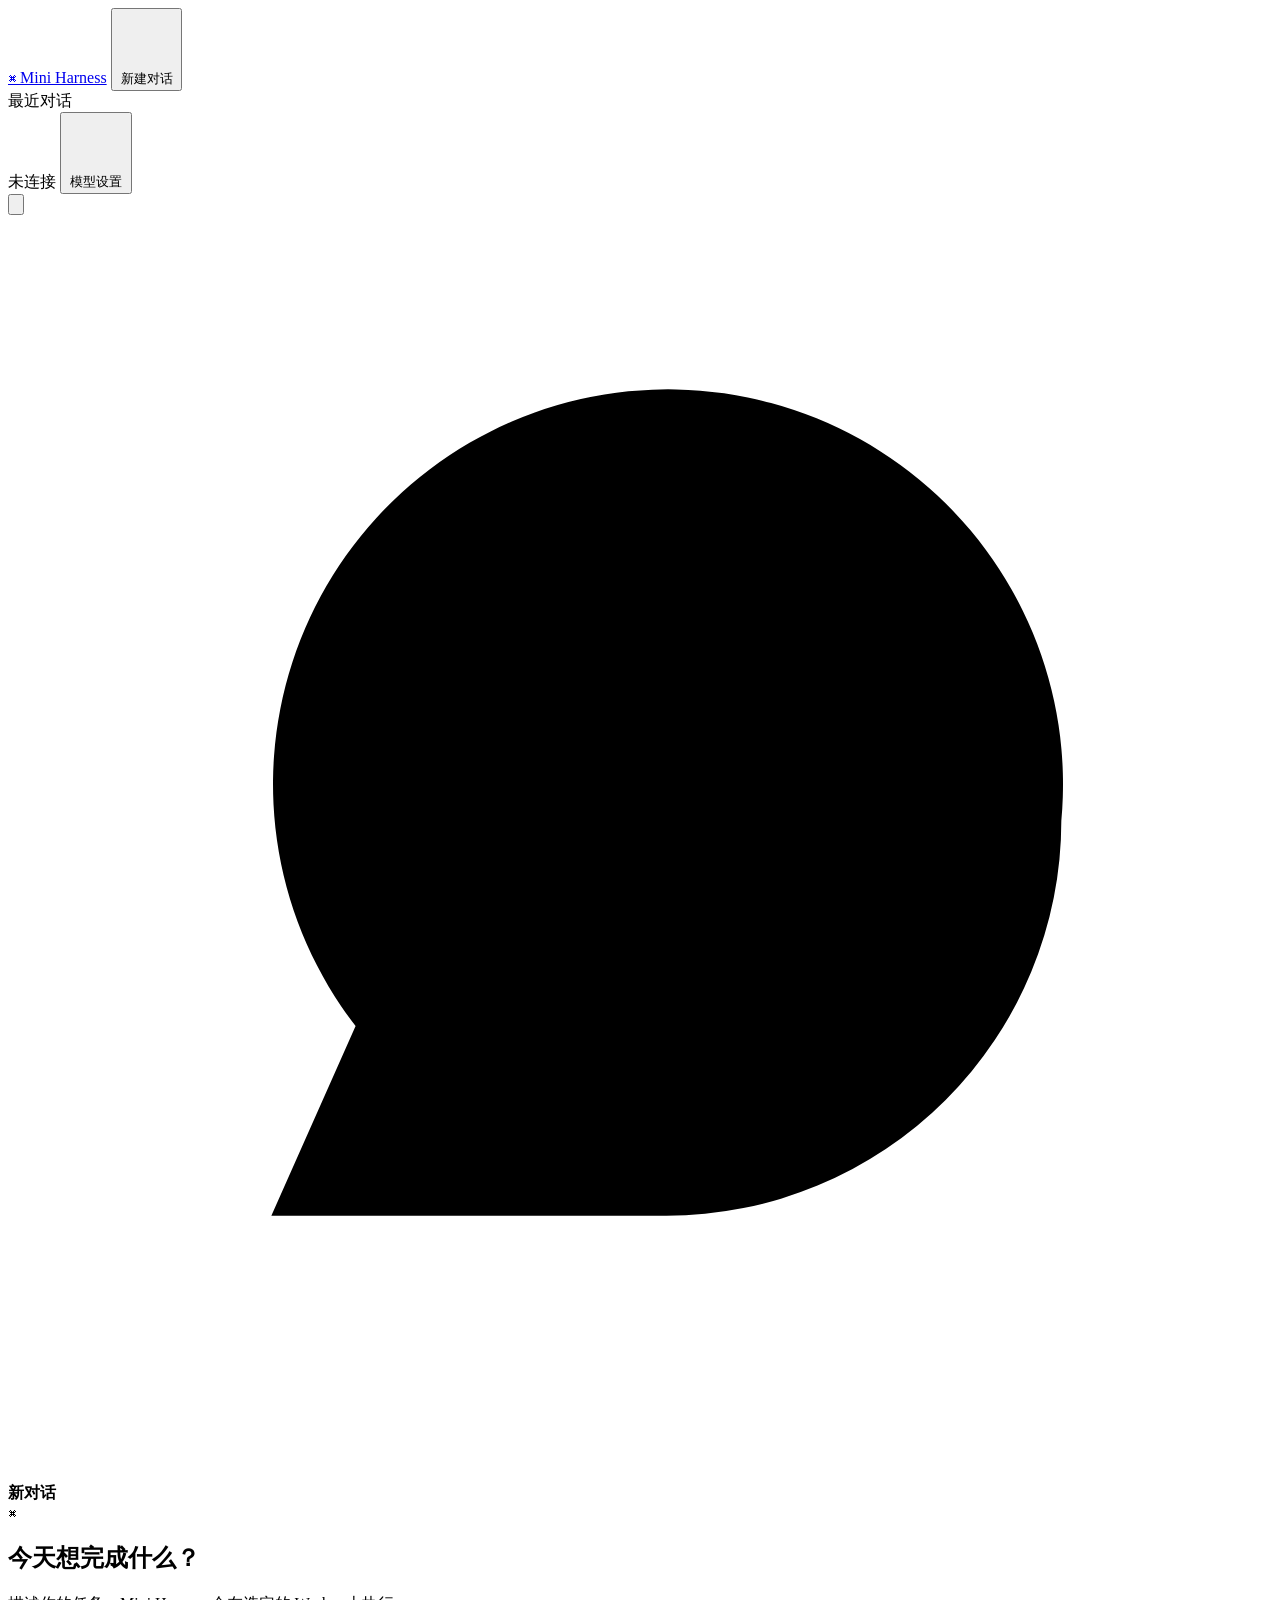
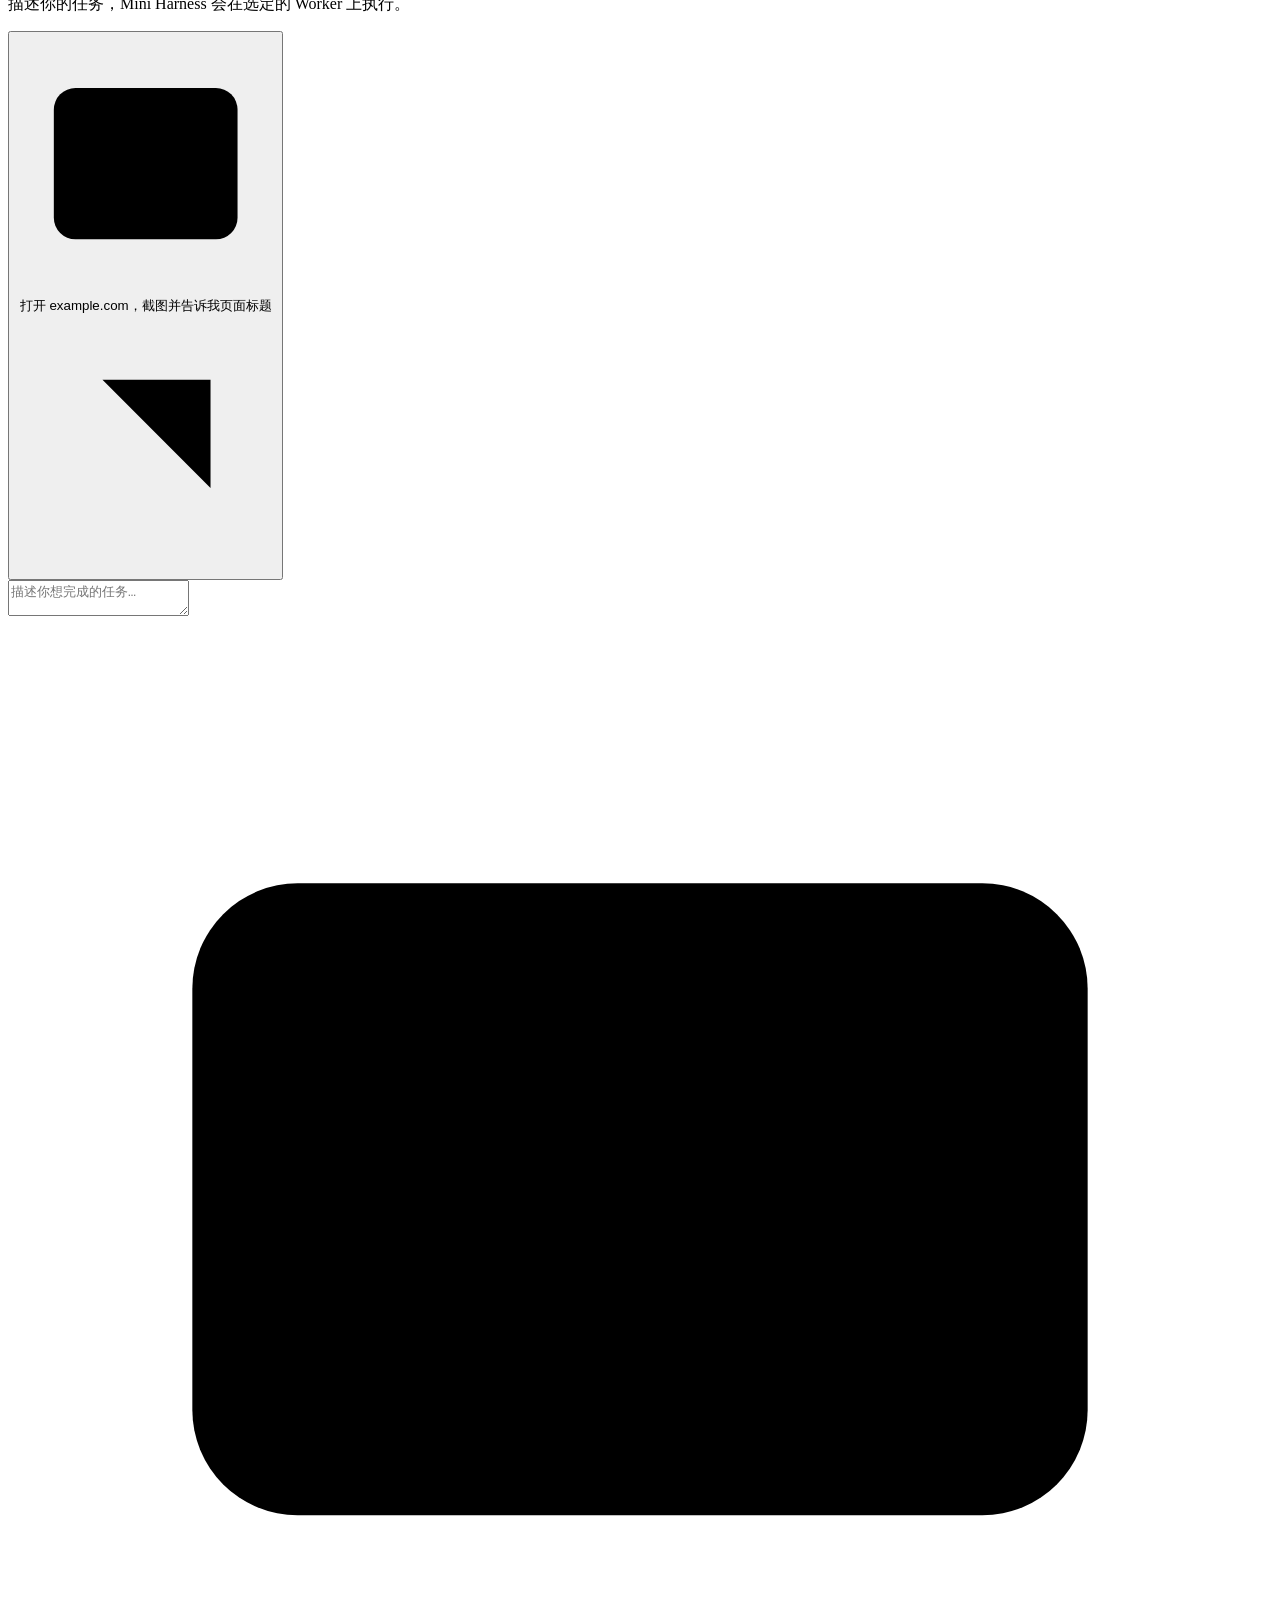
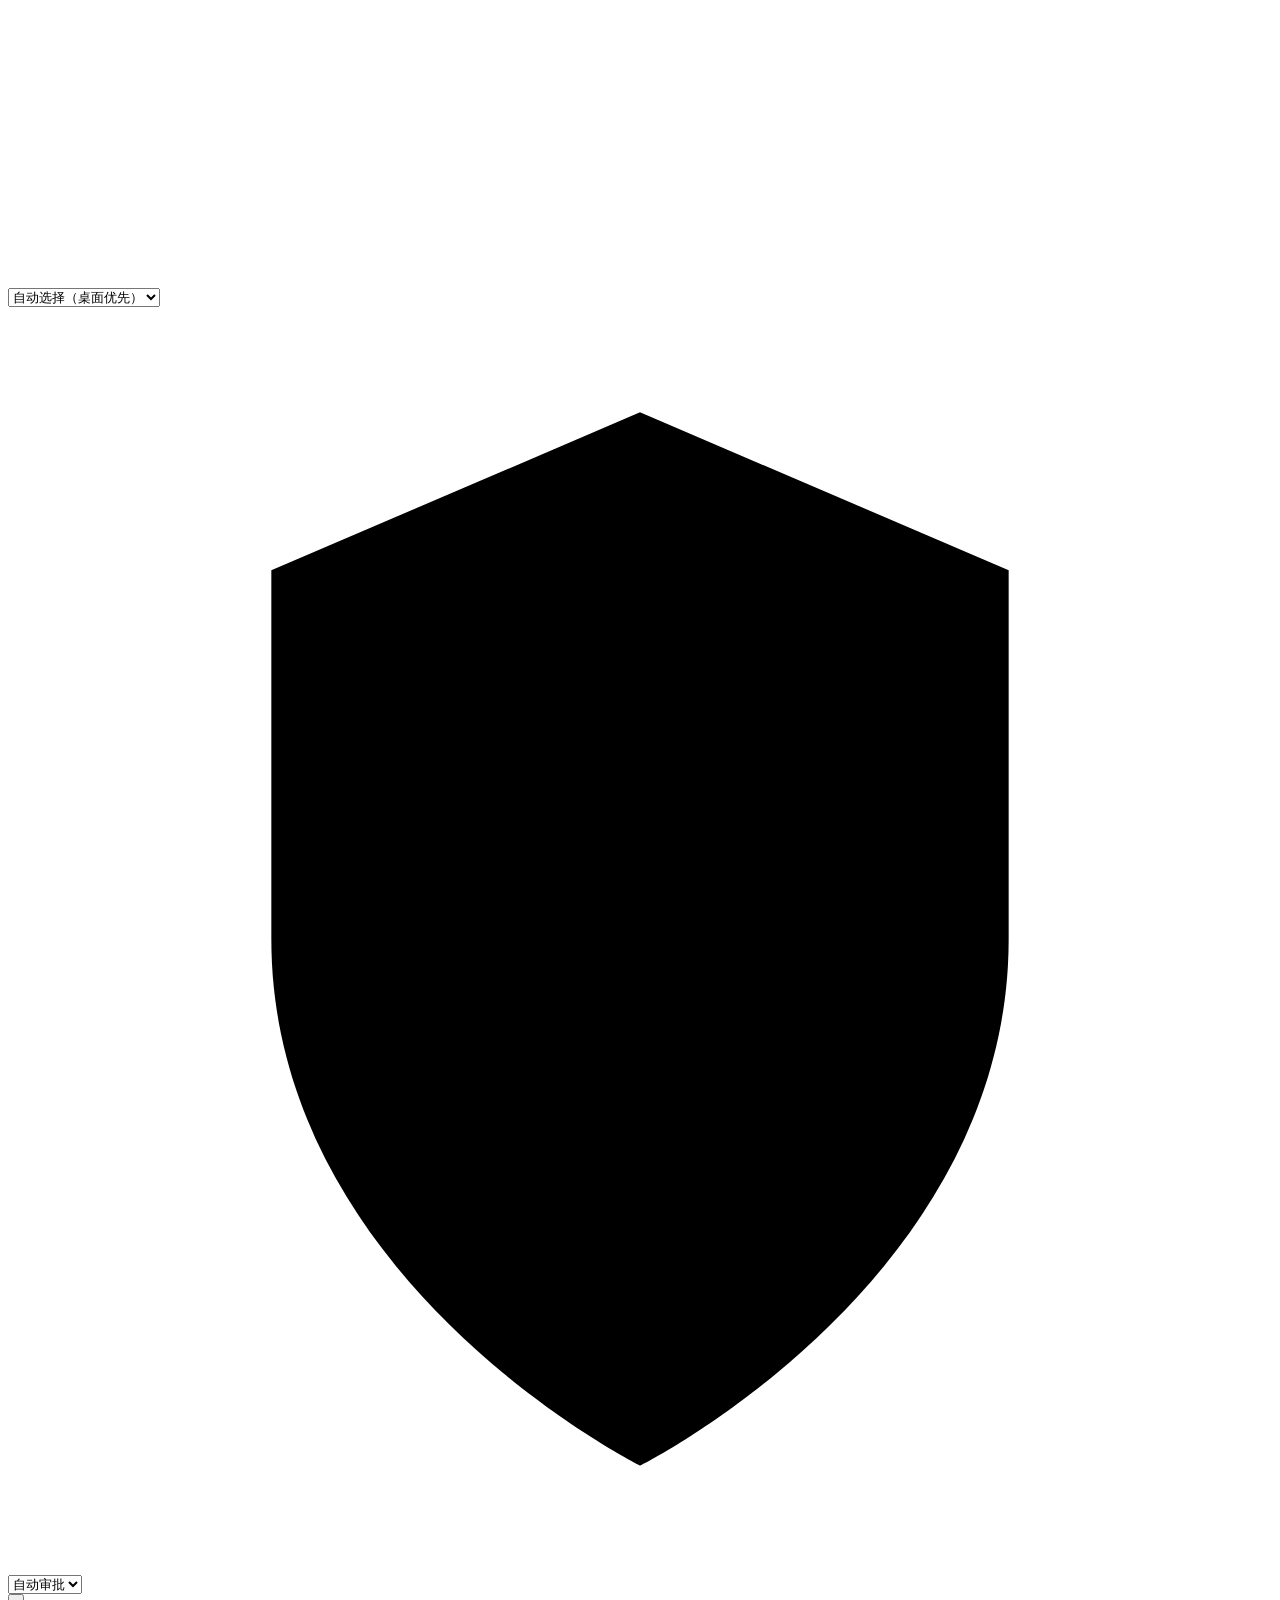
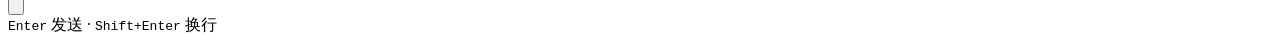
==== harness/api/web/index.html @ 96b07355 "Add desktop-first worker selection and approval policies" ====
<!doctype html>
<html lang="zh-CN">
<head>
  <meta charset="utf-8">
  <meta name="viewport" content="width=device-width, initial-scale=1">
  <title>Mini Harness</title>
  <link rel="stylesheet" href="/ui/style.css">
  <link rel="stylesheet" href="/ui/markdown.css">
  <script src="/ui/marked.umd.js" defer></script>
  <script src="/ui/purify.min.js" defer></script>
  <script src="/ui/markdown.js" defer></script>
  <script src="/ui/app.js" defer></script>
</head>
<body>
  <aside id="sidebar" aria-label="对话侧栏">
    <a class="brand" href="/"><span class="mark" aria-hidden="true">⌘</span> Mini Harness</a>
    <button class="new" id="new" type="button">
      <svg class="icon" viewBox="0 0 24 24" aria-hidden="true"><path d="M12 5v14M5 12h14"/></svg>
      新建对话
    </button>
    <div class="history-label" id="history-label">最近对话</div>
    <nav id="history" aria-labelledby="history-label"></nav>
    <footer class="sidebar-footer">
      <span id="connection"><i></i> 未连接</span>
      <button id="settings" type="button">
        <svg class="icon" viewBox="0 0 24 24" aria-hidden="true"><path d="M4 6h16M4 12h16M4 18h16"/><path d="M9 4v4m6 2v4m-6 2v4"/></svg>
        模型设置
      </button>
    </footer>
  </aside>
  <div id="sidebar-scrim" aria-hidden="true" hidden></div>
  <main>
    <header class="conversation-header">
      <div class="conversation-heading">
        <button id="menu" type="button" aria-controls="sidebar" aria-expanded="false" aria-label="对话列表">
          <svg class="icon" viewBox="0 0 24 24" aria-hidden="true"><rect x="3.5" y="5" width="17" height="14" rx="2"/><path d="M9 5v14"/></svg>
        </button>
        <svg class="icon conversation-icon" viewBox="0 0 24 24" aria-hidden="true"><path d="M20 11.5a7.5 7.5 0 0 1-7.5 7.5H5l1.6-3.6A7.5 7.5 0 1 1 20 11.5Z"/></svg>
        <strong id="title">新对话</strong>
      </div>
      <span id="status" role="status"></span>
    </header>
    <div id="notice" role="alert" hidden></div>
    <section id="scroll" aria-label="任务与运行轨迹" tabindex="0">
      <div id="empty" class="empty">
        <span class="mark hero-mark" aria-hidden="true">⌘</span>
        <h1>今天想完成什么？</h1>
        <p>描述你的任务，Mini Harness 会在选定的 Worker 上执行。</p>
        <button id="example" type="button">
          <svg class="icon" viewBox="0 0 24 24" aria-hidden="true"><rect x="3.5" y="5" width="17" height="14" rx="2"/><path d="M3.5 9.5h17M7 7.25h.01m3 0h.01"/></svg>
          打开 example.com，截图并告诉我页面标题
          <svg class="icon example-arrow" viewBox="0 0 24 24" aria-hidden="true"><path d="M6 18 18 6M8 6h10v10"/></svg>
        </button>
      </div>
      <div id="conversation-loading" class="turn-progress" data-state="loading" role="status" hidden>
        <span class="activity-indicator" aria-hidden="true"><span></span><span></span><span></span></span>
        <div class="activity-copy"><strong class="activity-title">正在读取对话</strong></div>
      </div>
      <div id="run" hidden>
        <div id="turns"></div>
        <section class="approval" id="approval" aria-labelledby="approval-title" aria-describedby="approval-reason" hidden>
          <div class="approval-heading">
            <span class="approval-icon" aria-hidden="true">
              <svg class="icon" viewBox="0 0 24 24"><path d="M12 22s7-3.5 7-10V5l-7-3-7 3v7c0 6.5 7 10 7 10Z"/><path d="M12 8v4m0 3h.01"/></svg>
            </span>
            <div><h2 id="approval-title">等待你审批</h2><p id="approval-tool"></p></div>
          </div>
          <p id="approval-reason" hidden></p>
          <pre id="approval-detail"></pre>
          <div class="approval-buttons">
            <button data-action="deny" type="button">拒绝</button>
            <button class="primary" data-action="allow" type="button">允许本次操作</button>
          </div>
        </section>
        <div class="run-actions">
          <button data-action="resume" type="button" hidden>恢复运行</button>
          <button data-action="cancel" type="button" hidden>
            <svg class="icon" viewBox="0 0 24 24" aria-hidden="true"><rect x="6" y="6" width="12" height="12" rx="2"/></svg>
            <span>取消运行</span>
          </button>
        </div>
      </div>
    </section>
    <div class="jump-area">
      <button id="jump-latest" type="button" hidden>
        <svg class="icon" viewBox="0 0 24 24" aria-hidden="true"><path d="M12 5v14m-5-5 5 5 5-5"/></svg>
        回到最新
      </button>
    </div>
    <form id="composer">
      <textarea id="task" rows="2" maxlength="16000" placeholder="描述你想完成的任务…" aria-label="任务描述" aria-describedby="typing-hint" required></textarea>
      <div class="composer-bar">
        <div class="options">
          <label class="select-control">
            <svg class="icon" viewBox="0 0 24 24" aria-hidden="true"><rect x="3.5" y="5" width="17" height="12" rx="2"/><path d="M8 21h8m-4-4v4"/></svg>
            <select id="worker" aria-label="选择 Worker"><option value="">自动选择（桌面优先）</option></select>
          </label>
          <label class="select-control">
            <svg class="icon" viewBox="0 0 24 24" aria-hidden="true"><path d="M12 22s7-3.5 7-10V5l-7-3-7 3v7c0 6.5 7 10 7 10Z"/><path d="m9 12 2 2 4-4"/></svg>
            <select id="approval-mode" aria-label="审批模式" aria-describedby="approval-hint">
              <option value="manual">完全手动</option>
              <option value="auto" selected>自动审批</option>
              <option value="allow">完全允许</option>
            </select>
          </label>
        </div>
        <button class="send" id="send" type="submit" aria-label="发送消息">
          <svg class="icon" viewBox="0 0 24 24" aria-hidden="true"><path d="M12 19V5m-6 6 6-6 6 6"/></svg>
        </button>
      </div>
      <div class="composer-hints"><span id="approval-hint"></span><span id="typing-hint"><kbd>Enter</kbd> 发送 <span class="hint-separator">·</span> <kbd>Shift+Enter</kbd> 换行</span></div>
    </form>
  </main>
  <dialog id="model-dialog" aria-labelledby="model-dialog-title">
    <form id="model-form">
      <h2 id="model-dialog-title">模型设置</h2>
      <label for="base-url">Base URL</label>
      <input id="base-url" type="url" required maxlength="2048" placeholder="https://api.example.com/v1">
      <label for="api-key">API Key</label>
      <input id="api-key" type="password" autocomplete="off" maxlength="8192" aria-describedby="key-hint">
      <p id="key-hint"></p>
      <label id="clear-key-label" hidden><input id="clear-key" type="checkbox"> 清除已保存的 API Key</label>
      <label for="model-name">模型名</label>
      <input id="model-name" required maxlength="256" placeholder="模型 ID">
      <div class="dialog-actions">
        <button id="close-settings" type="button">关闭</button>
        <button class="primary" type="submit">保存</button>
      </div>
      <p id="model-error" role="alert" hidden></p>
    </form>
  </dialog>
</body>
</html>
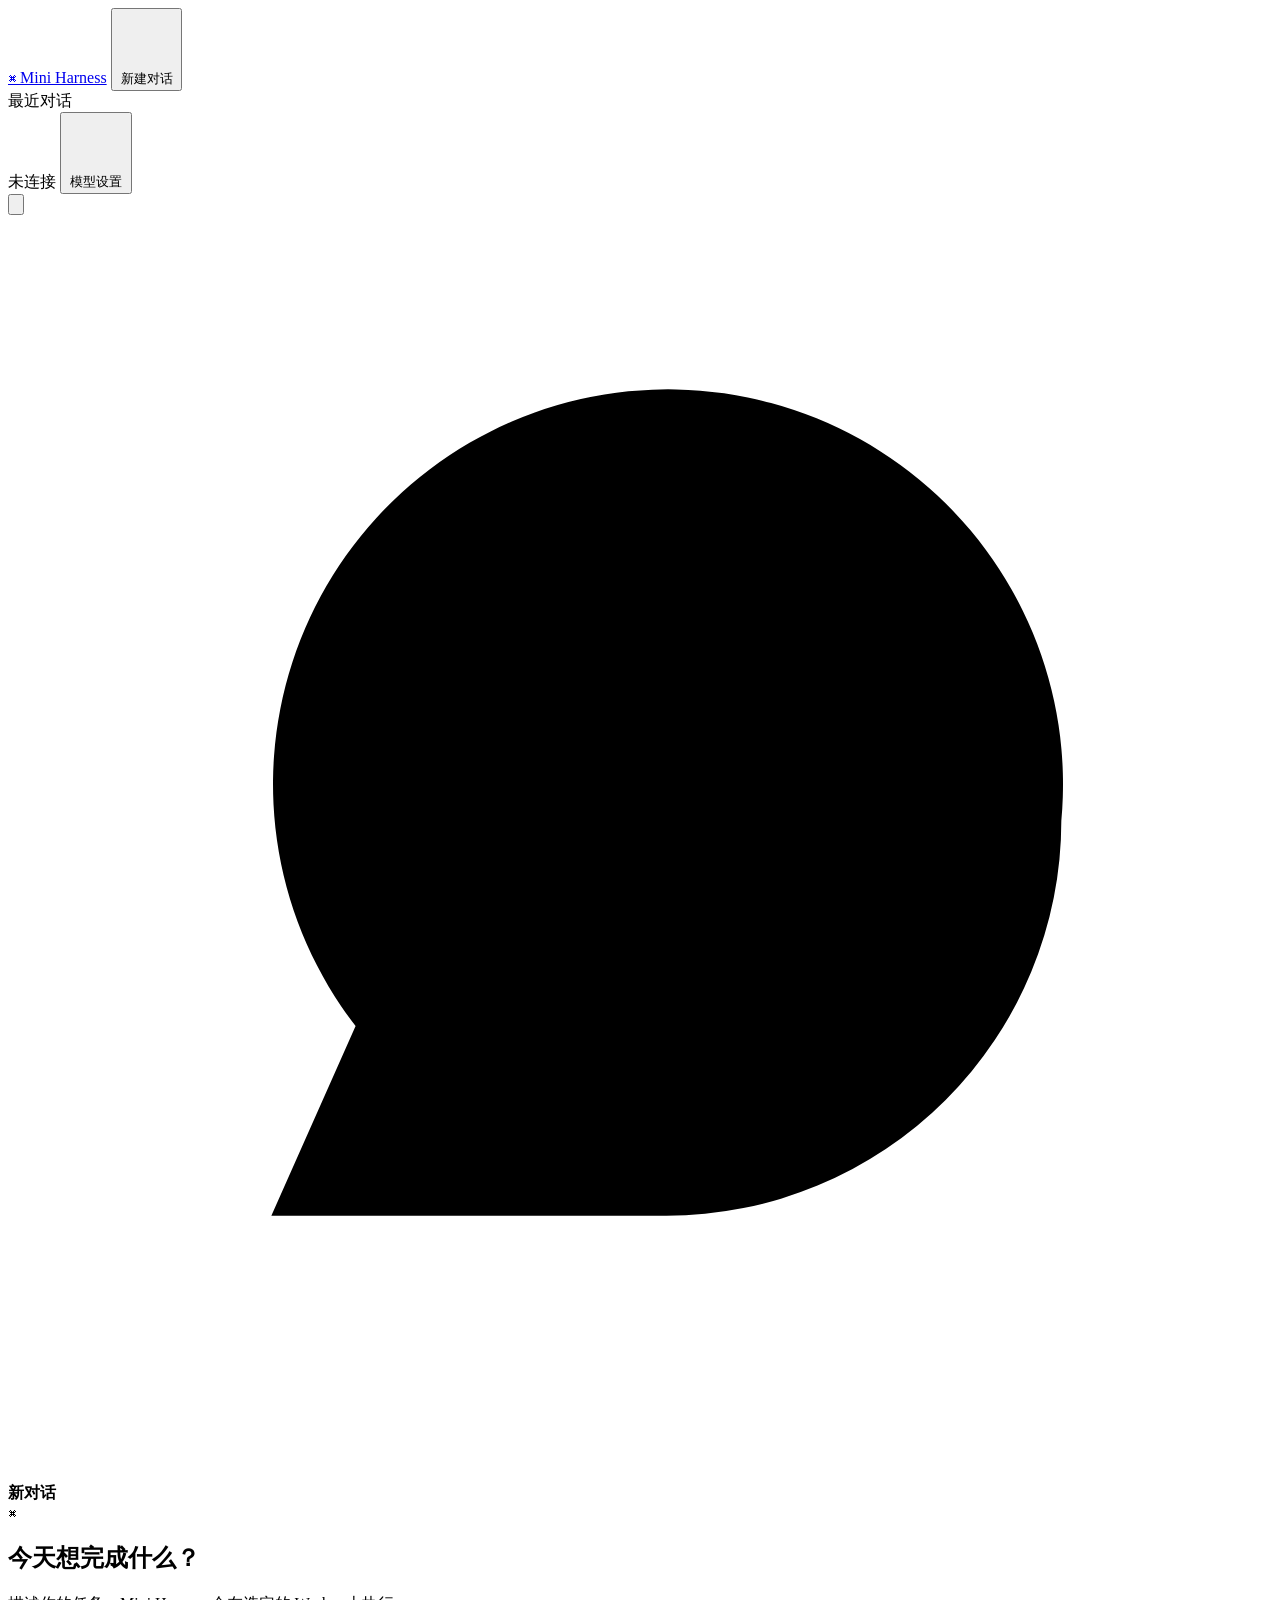
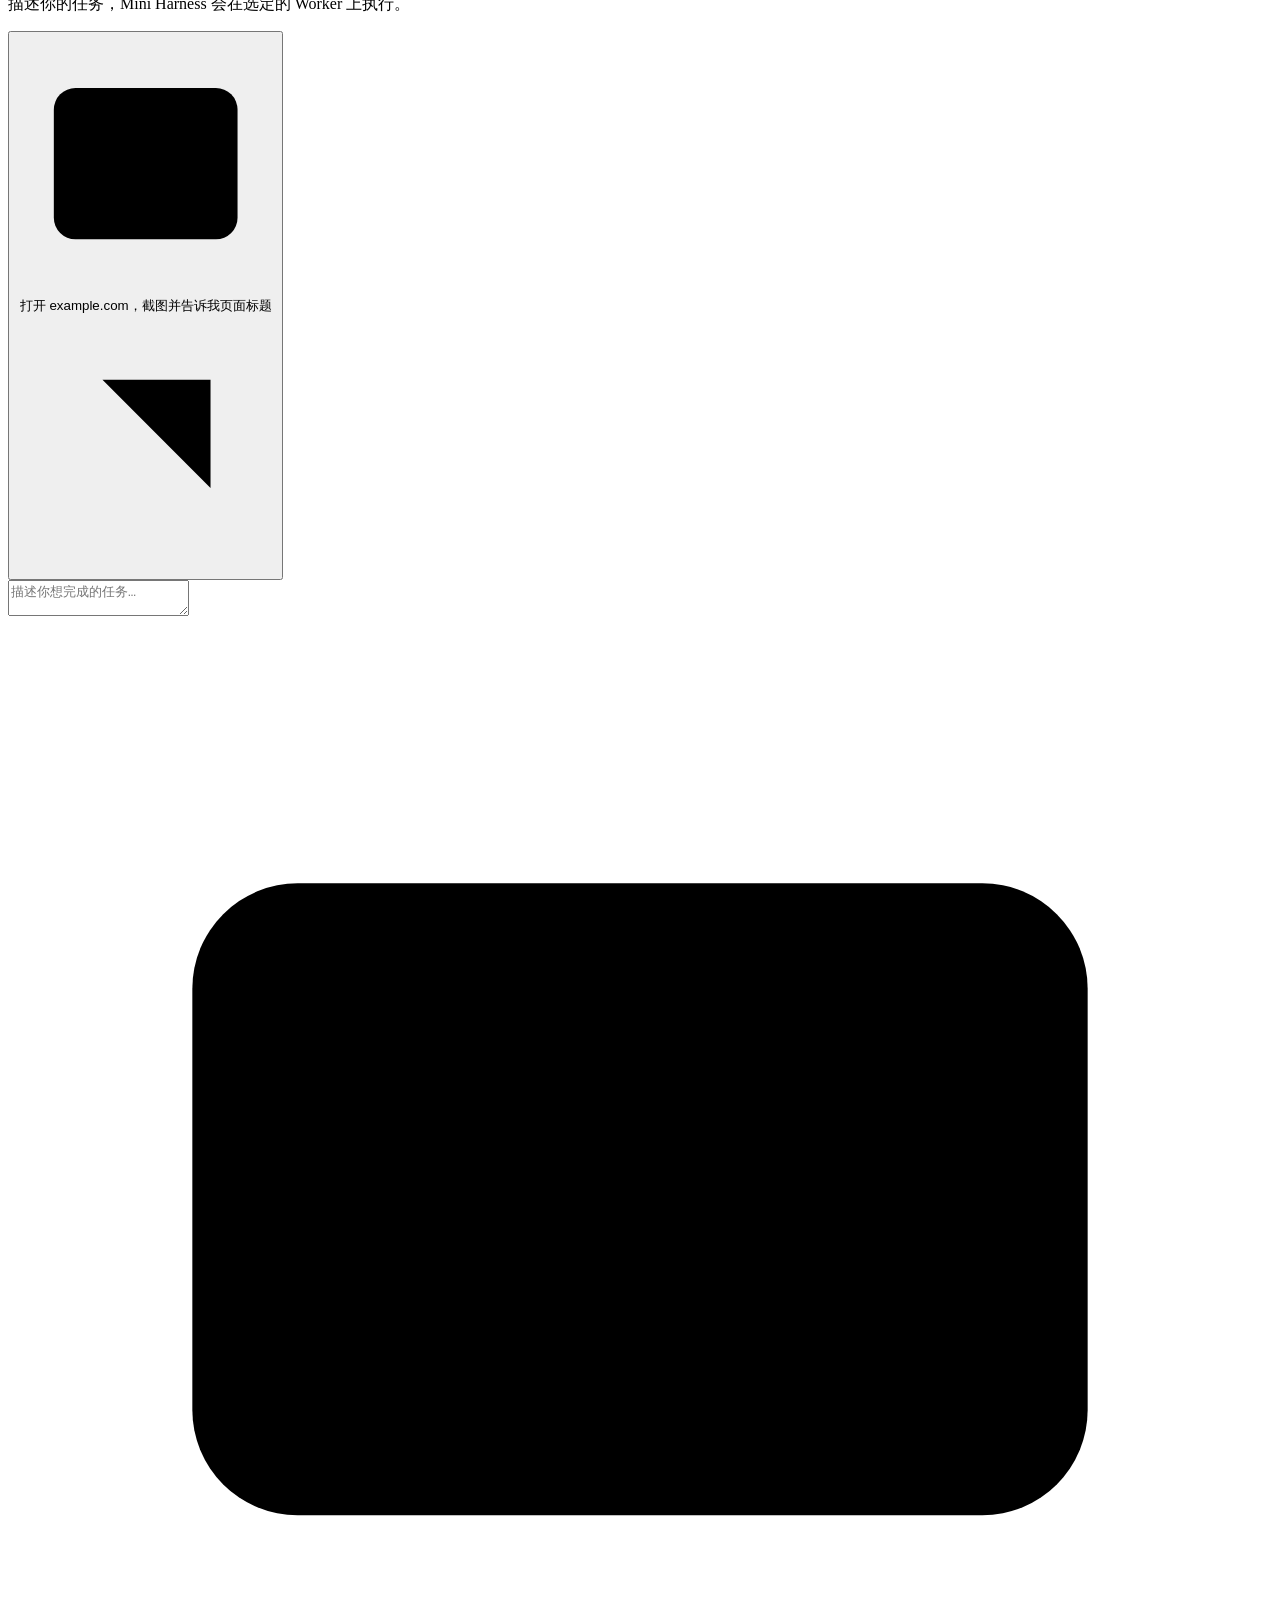
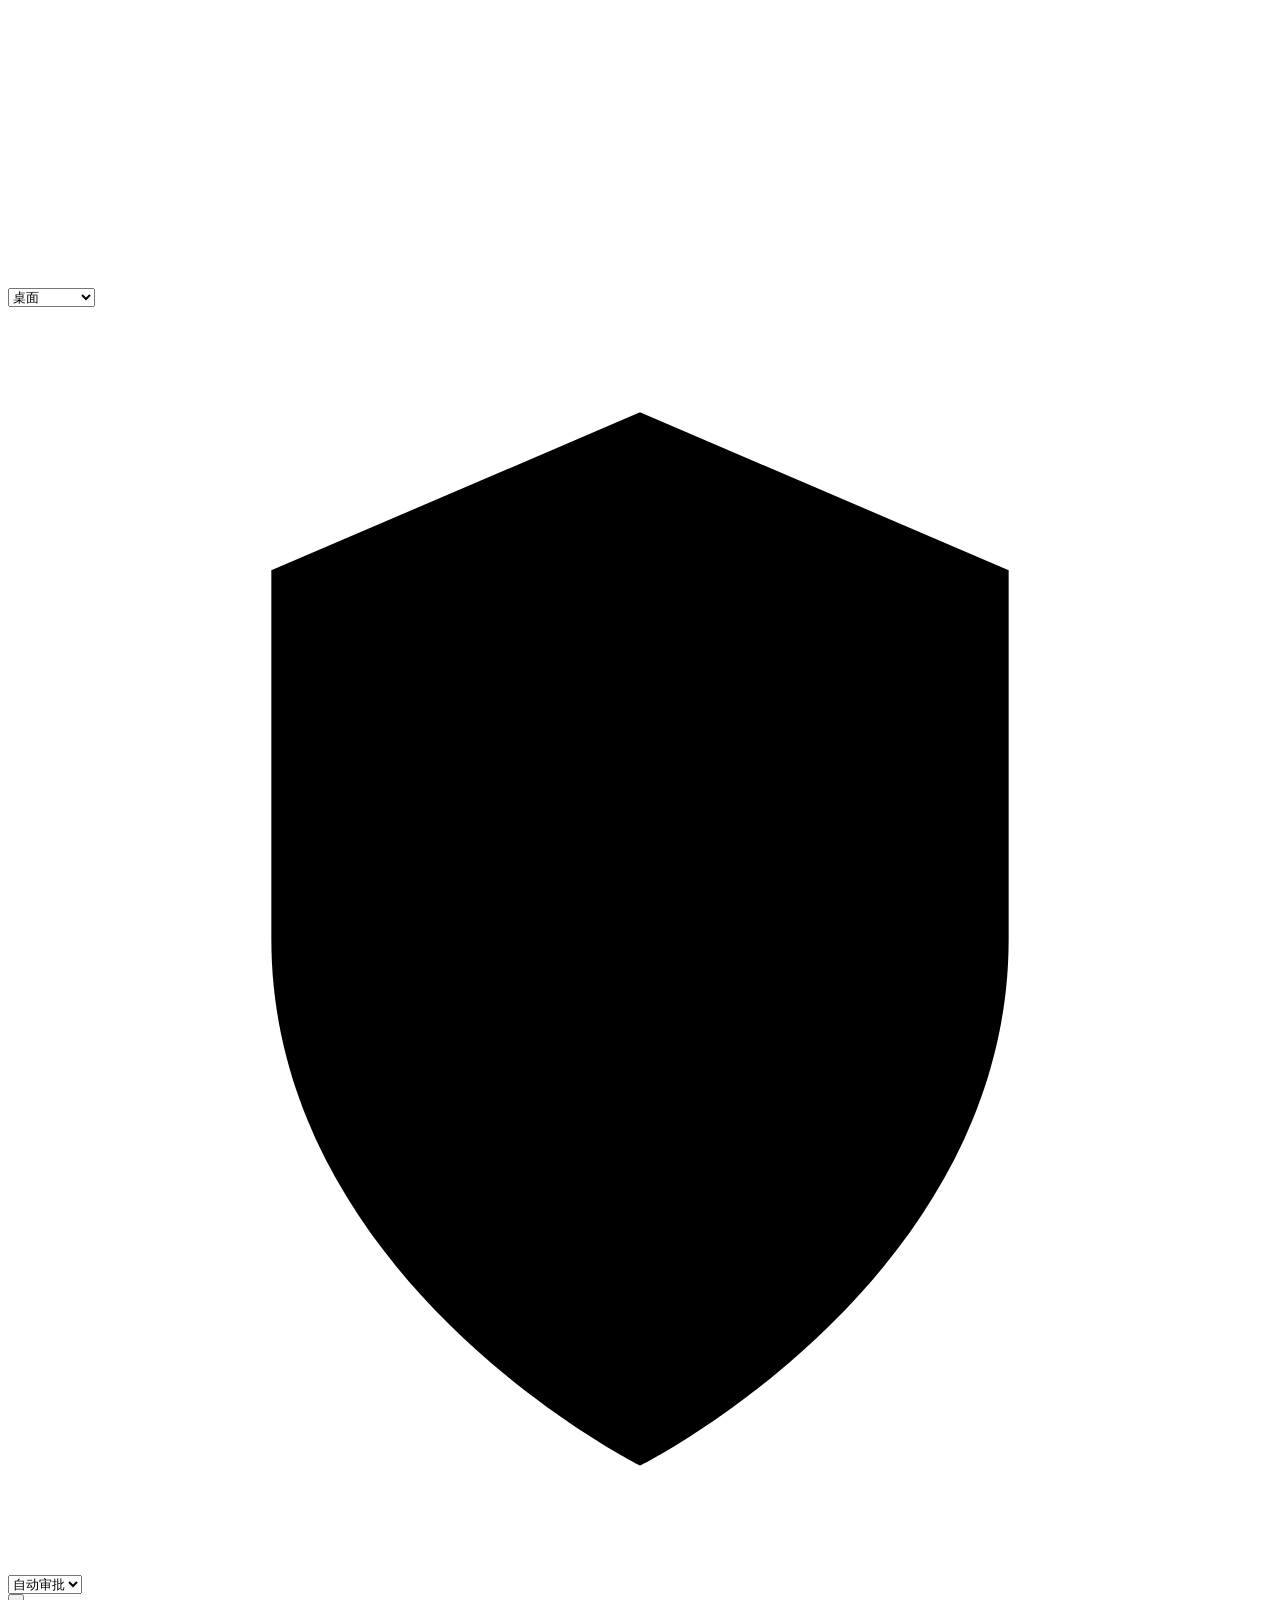
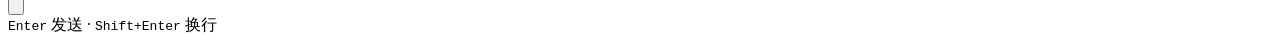
==== commit 454d0f91: "Add selectable workers and live approval mode updates" ====
--- a/harness/api/web/index.html
+++ b/harness/api/web/index.html
@@ -58,7 +58,7 @@
       </div>
       <div id="run" hidden>
         <div id="turns"></div>
-        <section class="approval" id="approval" aria-labelledby="approval-title" aria-describedby="approval-reason" hidden>
+        <section class="approval" id="approval" aria-labelledby="approval-title" aria-describedby="approval-tool approval-reason" hidden>
           <div class="approval-heading">
             <span class="approval-icon" aria-hidden="true">
               <svg class="icon" viewBox="0 0 24 24"><path d="M12 22s7-3.5 7-10V5l-7-3-7 3v7c0 6.5 7 10 7 10Z"/><path d="M12 8v4m0 3h.01"/></svg>
@@ -93,7 +93,10 @@
         <div class="options">
           <label class="select-control">
             <svg class="icon" viewBox="0 0 24 24" aria-hidden="true"><rect x="3.5" y="5" width="17" height="12" rx="2"/><path d="M8 21h8m-4-4v4"/></svg>
-            <select id="worker" aria-label="选择 Worker"><option value="">自动选择（桌面优先）</option></select>
+            <select id="worker" aria-label="选择执行方式" title="用于下一次发送">
+              <option value="desktop" selected>桌面</option>
+              <option value="browser">云端浏览器</option>
+            </select>
           </label>
           <label class="select-control">
             <svg class="icon" viewBox="0 0 24 24" aria-hidden="true"><path d="M12 22s7-3.5 7-10V5l-7-3-7 3v7c0 6.5 7 10 7 10Z"/><path d="m9 12 2 2 4-4"/></svg>
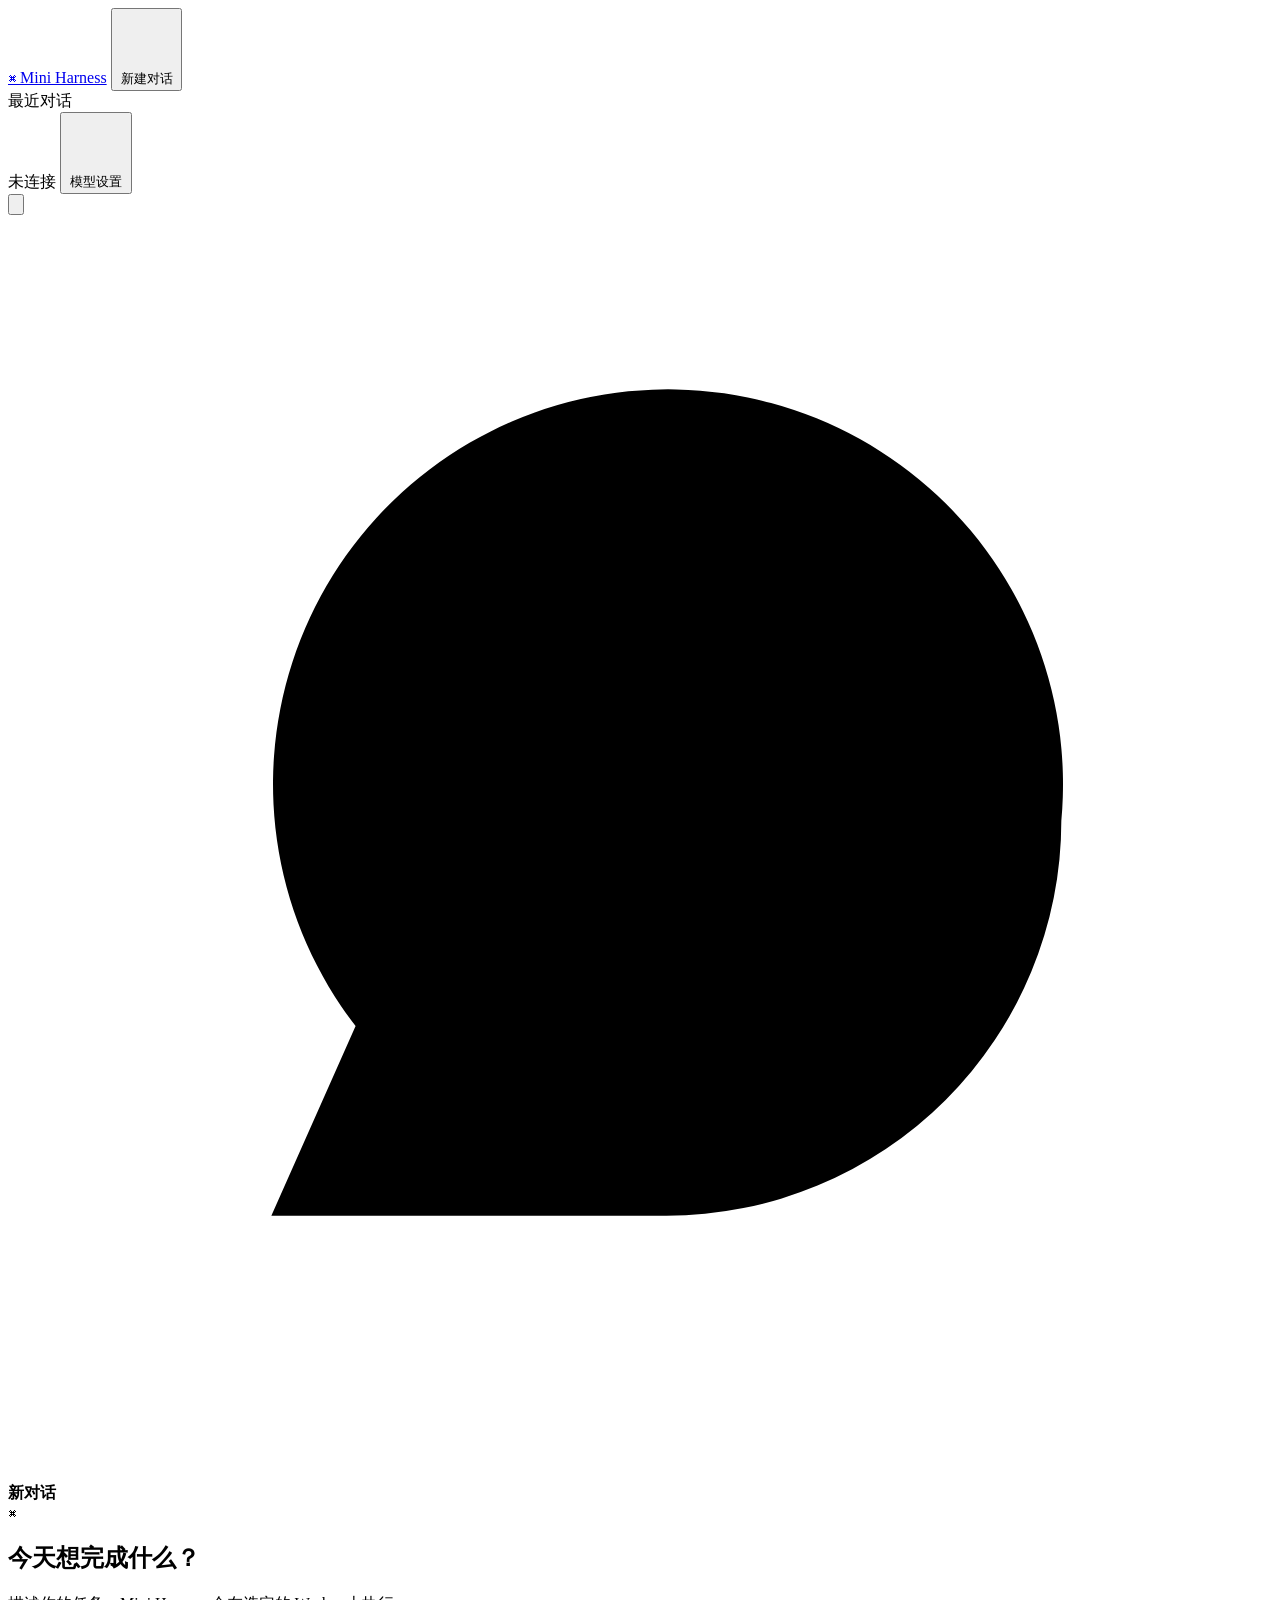
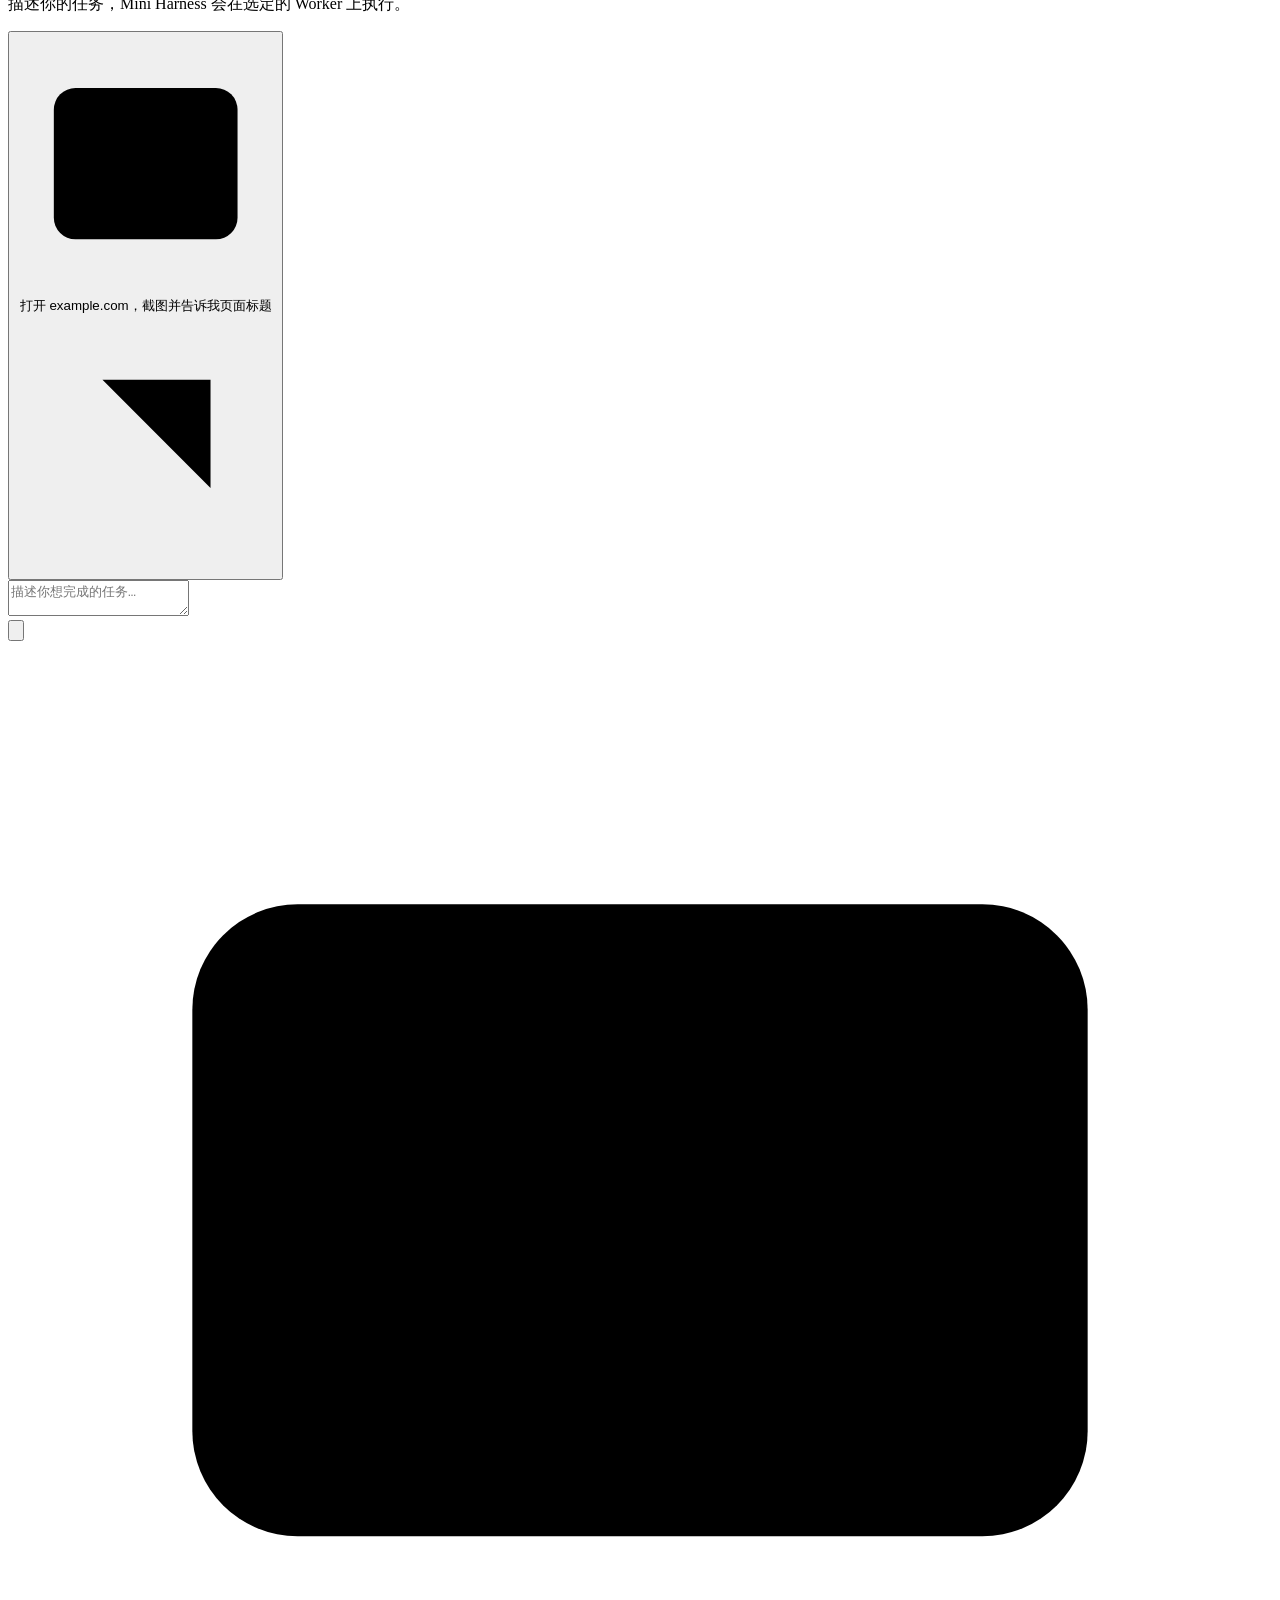
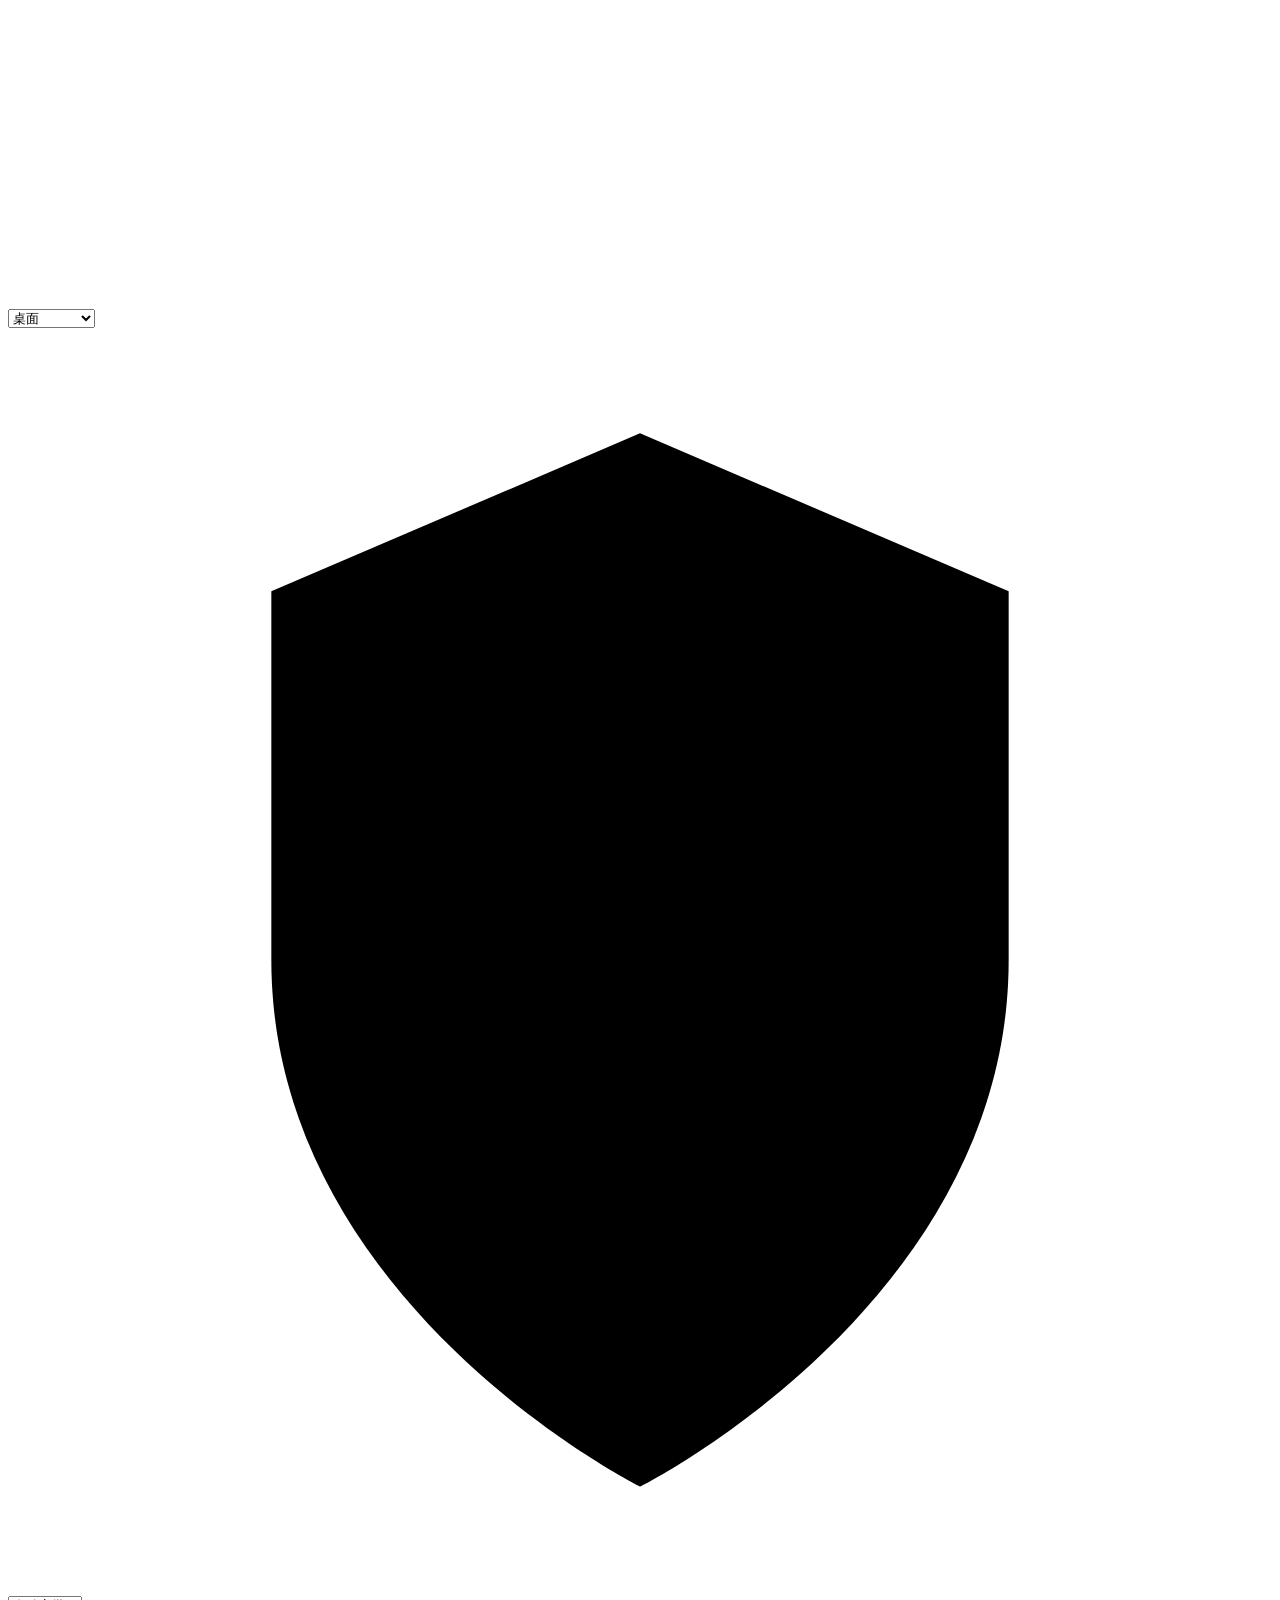
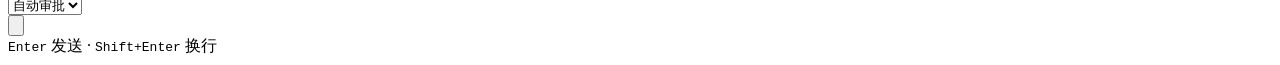
==== commit 852ca073: "Improve harness workflows and supporting tools" ====
--- a/harness/api/web/index.html
+++ b/harness/api/web/index.html
@@ -88,9 +88,15 @@
       </button>
     </div>
     <form id="composer">
-      <textarea id="task" rows="2" maxlength="16000" placeholder="描述你想完成的任务…" aria-label="任务描述" aria-describedby="typing-hint" required></textarea>
+      <input id="attachment-input" type="file" multiple hidden>
+      <ul class="file-list" id="attachment-draft" aria-label="待发送附件" hidden></ul>
+      <p class="file-error" id="attachment-error" role="alert" hidden></p>
+      <textarea id="task" rows="2" maxlength="16000" placeholder="描述你想完成的任务…" aria-label="任务描述" aria-describedby="typing-hint"></textarea>
       <div class="composer-bar">
         <div class="options">
+          <button class="attach" id="attach" type="button" aria-label="添加附件" title="添加附件">
+            <svg class="icon" viewBox="0 0 24 24" aria-hidden="true"><path d="m8 13.5 6.6-6.6a2.4 2.4 0 0 1 3.4 3.4l-8.5 8.5a4.1 4.1 0 0 1-5.8-5.8l8.7-8.7"/></svg>
+          </button>
           <label class="select-control">
             <svg class="icon" viewBox="0 0 24 24" aria-hidden="true"><rect x="3.5" y="5" width="17" height="12" rx="2"/><path d="M8 21h8m-4-4v4"/></svg>
             <select id="worker" aria-label="选择执行方式" title="用于下一次发送">
@@ -114,6 +120,22 @@
       <div class="composer-hints"><span id="approval-hint"></span><span id="typing-hint"><kbd>Enter</kbd> 发送 <span class="hint-separator">·</span> <kbd>Shift+Enter</kbd> 换行</span></div>
     </form>
   </main>
+  <dialog id="file-dialog" aria-labelledby="file-dialog-title">
+    <div class="file-dialog-heading">
+      <div>
+        <h2 id="file-dialog-title"></h2>
+        <p id="file-dialog-meta"></p>
+      </div>
+      <button id="close-file" type="button" aria-label="关闭预览" title="关闭预览" autofocus>
+        <svg class="icon" viewBox="0 0 24 24" aria-hidden="true"><path d="m6 6 12 12M18 6 6 18"/></svg>
+      </button>
+    </div>
+    <div id="file-preview" aria-live="polite"></div>
+    <p class="file-error" id="file-download-error" role="alert" hidden></p>
+    <div class="dialog-actions">
+      <button class="primary" id="download-file" type="button">下载文件</button>
+    </div>
+  </dialog>
   <dialog id="model-dialog" aria-labelledby="model-dialog-title">
     <form id="model-form">
       <h2 id="model-dialog-title">模型设置</h2>
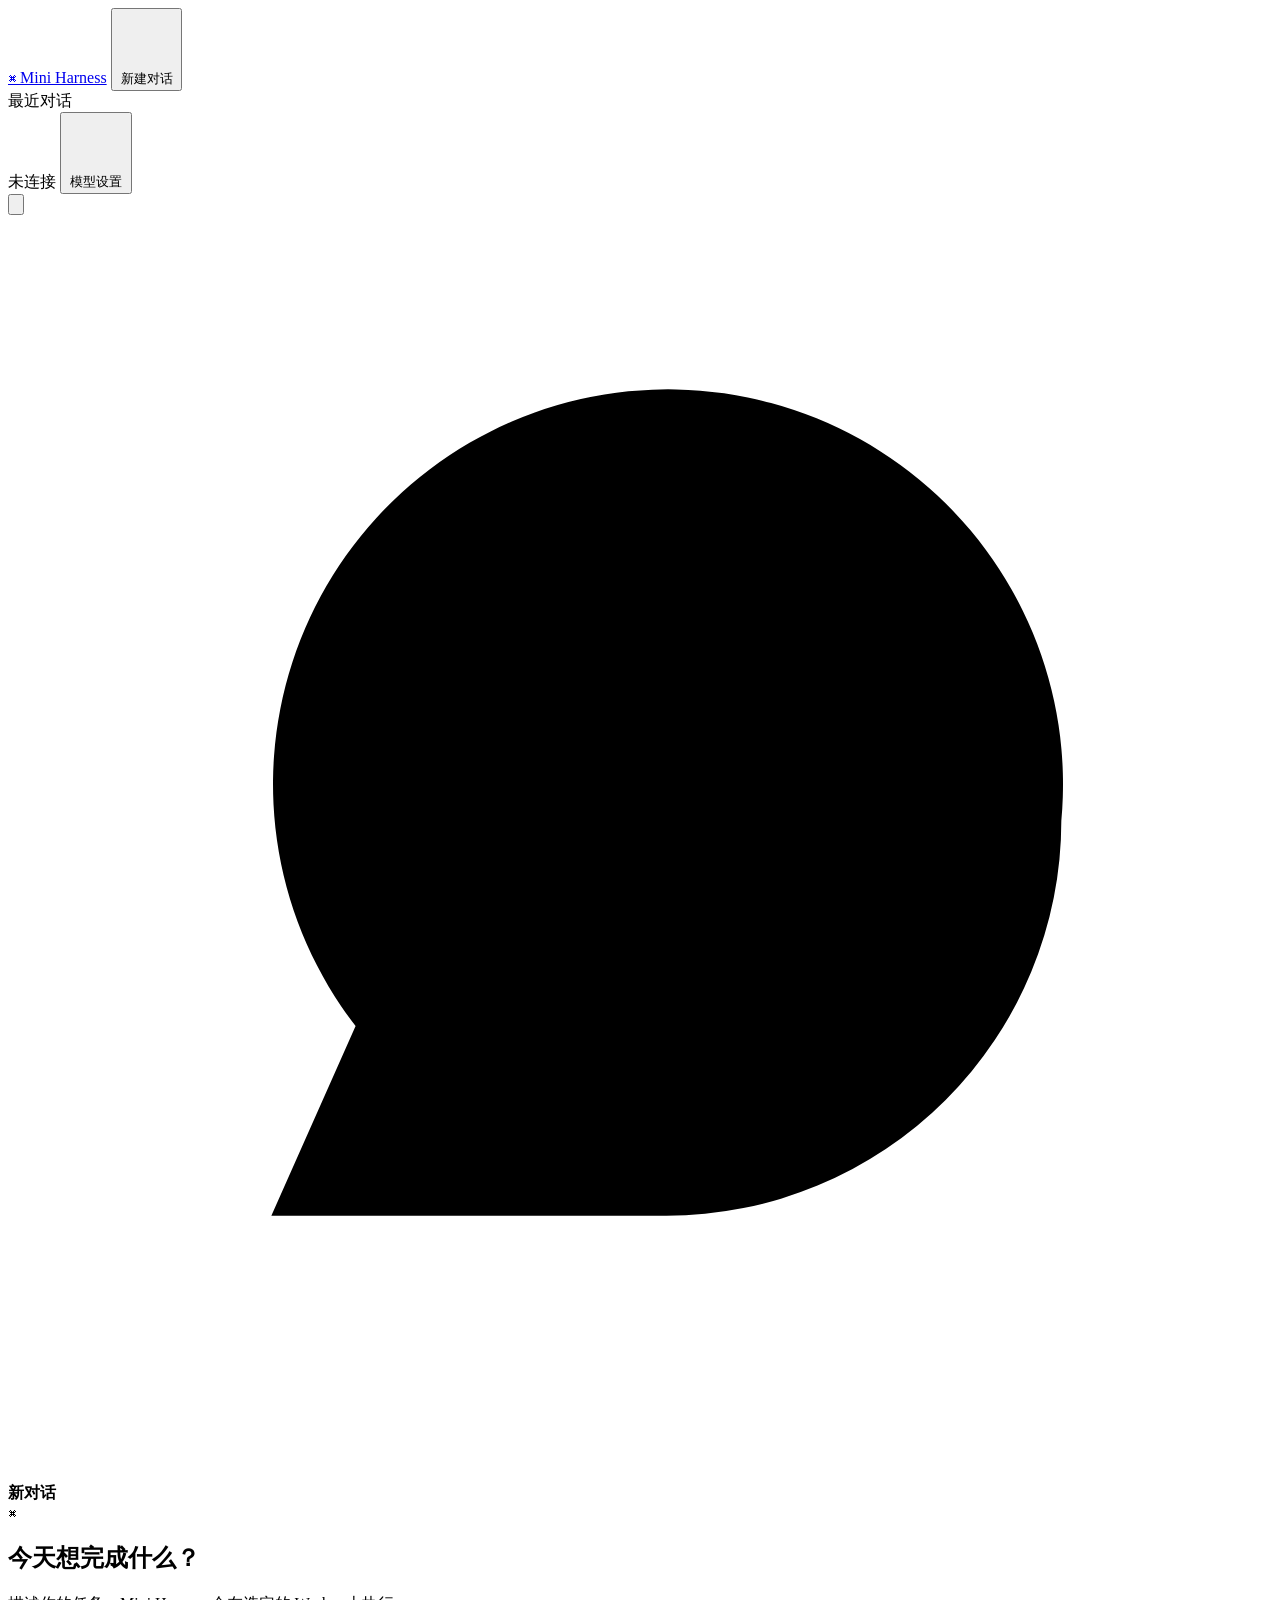
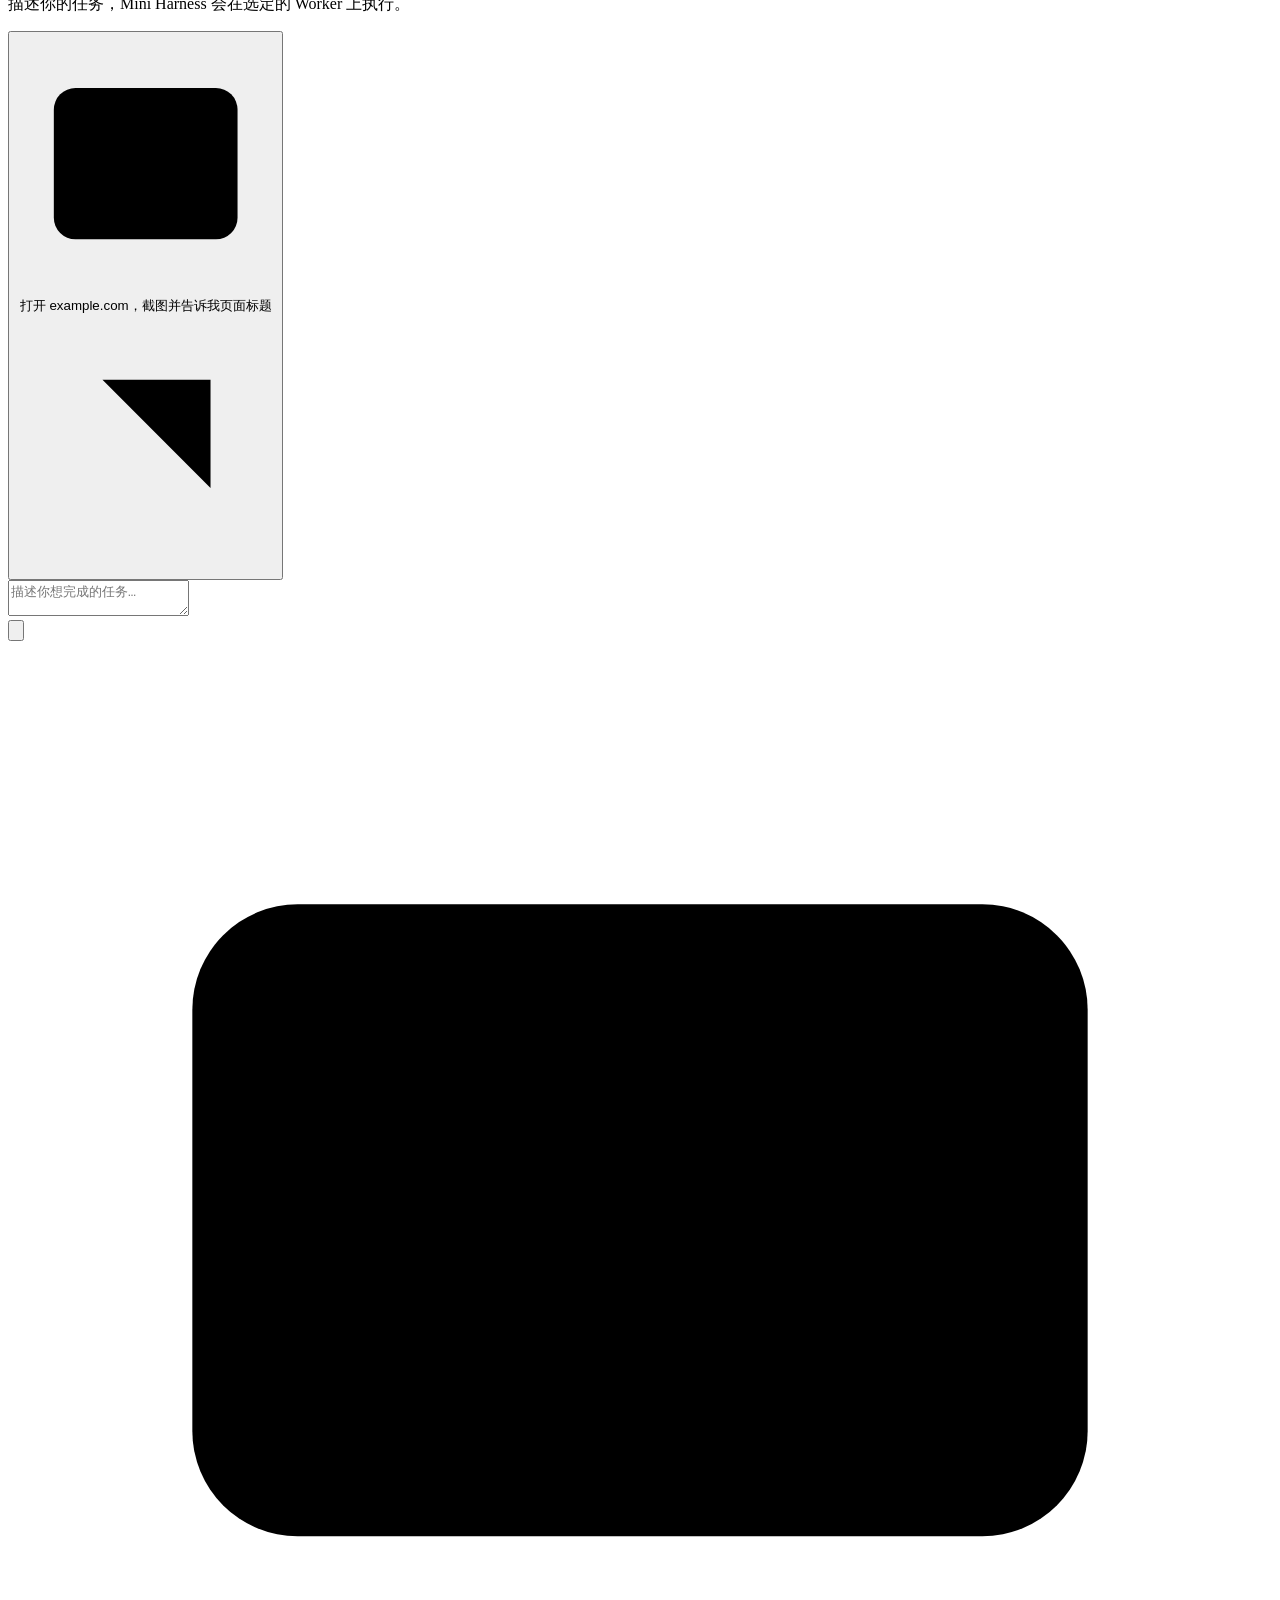
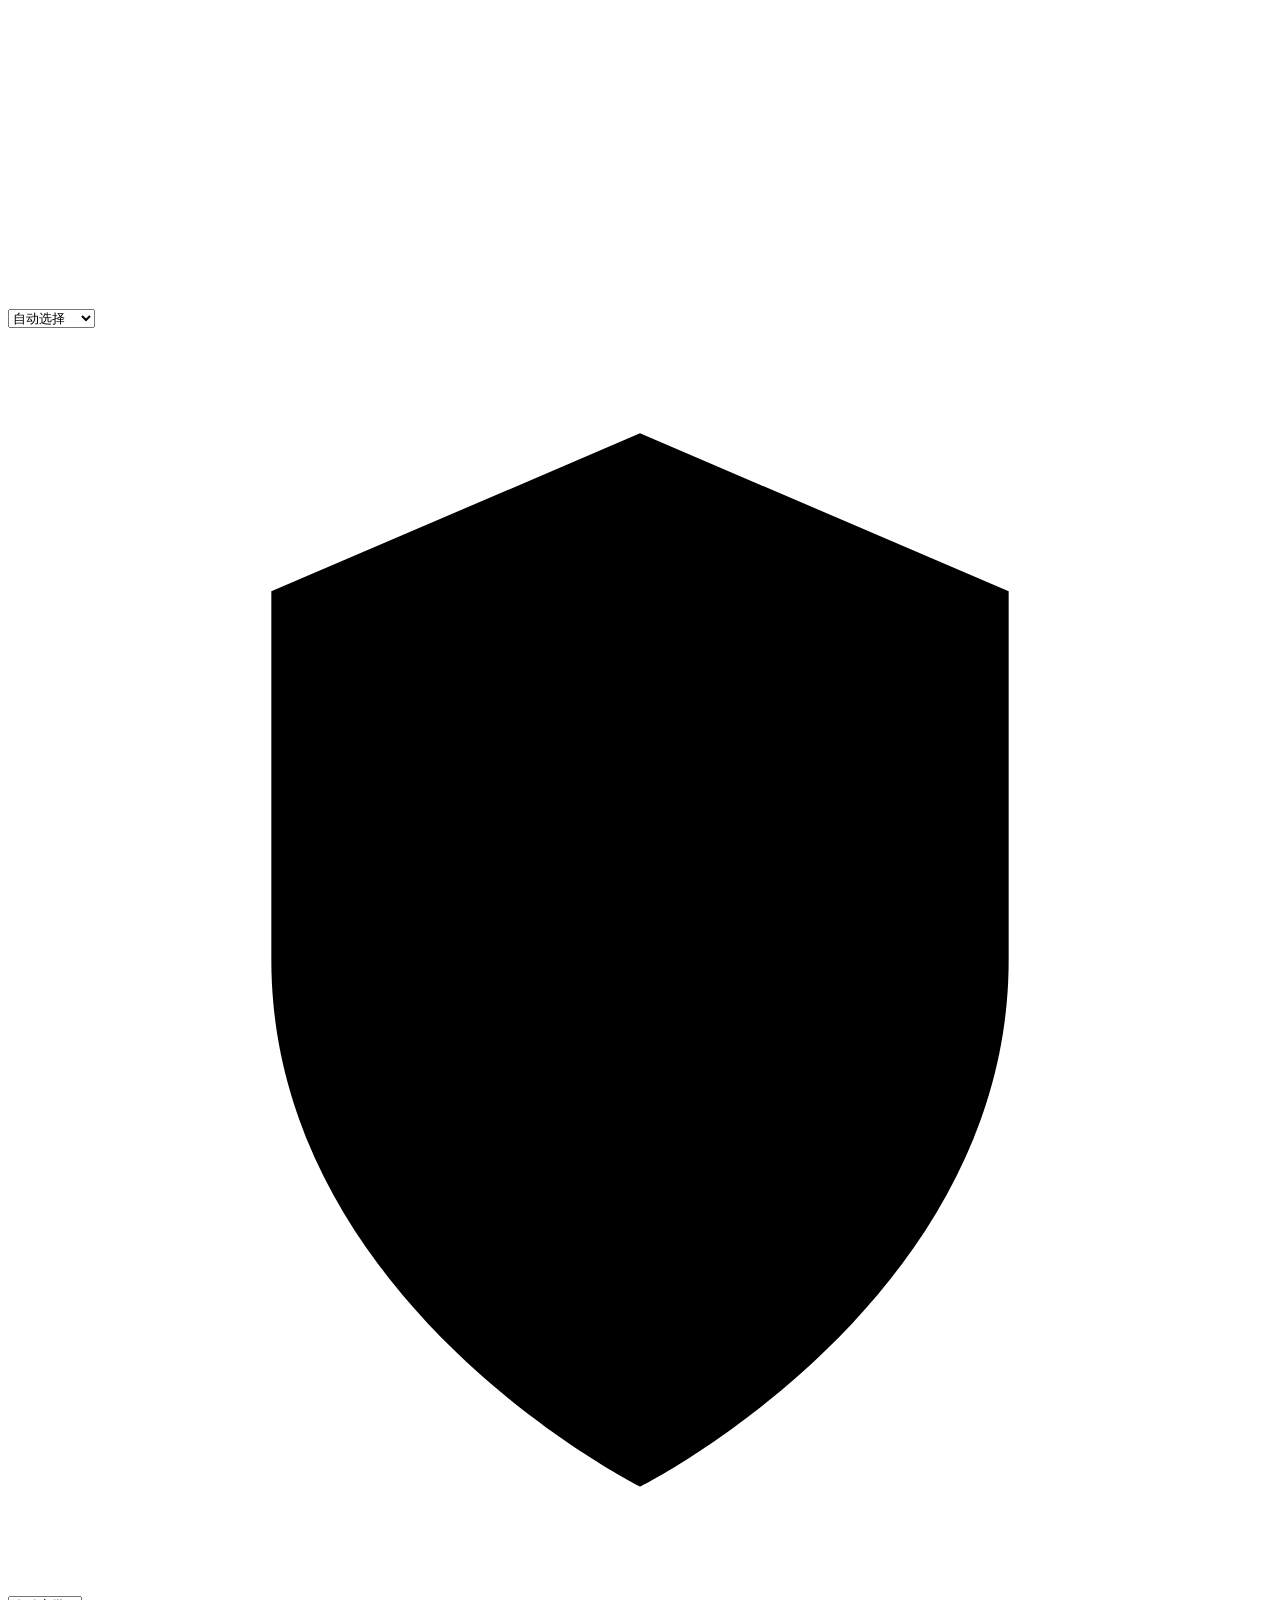
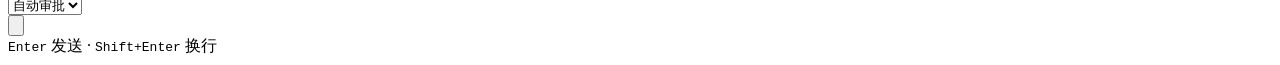
==== commit 563f7f04: "Improve harness workflows and interface" ====
--- a/harness/api/web/index.html
+++ b/harness/api/web/index.html
@@ -100,7 +100,8 @@
           <label class="select-control">
             <svg class="icon" viewBox="0 0 24 24" aria-hidden="true"><rect x="3.5" y="5" width="17" height="12" rx="2"/><path d="M8 21h8m-4-4v4"/></svg>
             <select id="worker" aria-label="选择执行方式" title="用于下一次发送">
-              <option value="desktop" selected>桌面</option>
+              <option value="auto" selected>自动选择</option>
+              <option value="desktop">桌面</option>
               <option value="browser">云端浏览器</option>
             </select>
           </label>
@@ -120,25 +121,53 @@
       <div class="composer-hints"><span id="approval-hint"></span><span id="typing-hint"><kbd>Enter</kbd> 发送 <span class="hint-separator">·</span> <kbd>Shift+Enter</kbd> 换行</span></div>
     </form>
   </main>
-  <dialog id="file-dialog" aria-labelledby="file-dialog-title">
-    <div class="file-dialog-heading">
+  <div id="file-panel-scrim" aria-hidden="true" hidden></div>
+  <aside id="file-panel" aria-labelledby="file-panel-title" hidden>
+    <header class="file-panel-toolbar">
+      <div class="file-panel-label">
+        <svg class="icon" viewBox="0 0 24 24" aria-hidden="true"><rect x="3.5" y="5" width="17" height="14" rx="2"/><path d="M15 5v14"/></svg>
+        文件预览
+      </div>
+      <div class="file-panel-actions">
+        <button id="download-file" type="button" aria-label="下载文件" title="下载文件">
+          <svg class="icon" viewBox="0 0 24 24" aria-hidden="true"><path d="M12 4v11m-4-4 4 4 4-4M5 16v3a1 1 0 0 0 1 1h12a1 1 0 0 0 1-1v-3"/></svg>
+          <span>下载</span>
+        </button>
+        <button id="close-file" type="button" aria-label="关闭预览" title="关闭预览">
+          <svg class="icon" viewBox="0 0 24 24" aria-hidden="true"><path d="m6 6 12 12M18 6 6 18"/></svg>
+        </button>
+      </div>
+    </header>
+    <div class="file-panel-heading">
       <div>
-        <h2 id="file-dialog-title"></h2>
-        <p id="file-dialog-meta"></p>
+        <h2 id="file-panel-title"></h2>
+        <p id="file-panel-meta"></p>
       </div>
-      <button id="close-file" type="button" aria-label="关闭预览" title="关闭预览" autofocus>
-        <svg class="icon" viewBox="0 0 24 24" aria-hidden="true"><path d="m6 6 12 12M18 6 6 18"/></svg>
-      </button>
+      <label id="file-version-control" hidden>
+        <span>版本</span>
+        <select id="file-version"></select>
+      </label>
     </div>
-    <div id="file-preview" aria-live="polite"></div>
-    <p class="file-error" id="file-download-error" role="alert" hidden></p>
-    <div class="dialog-actions">
-      <button class="primary" id="download-file" type="button">下载文件</button>
+    <div class="file-panel-body" tabindex="0" role="region" aria-label="文件内容">
+      <p class="file-error" id="file-download-error" role="alert" hidden></p>
+      <div id="file-preview" aria-live="polite"></div>
     </div>
-  </dialog>
+  </aside>
   <dialog id="model-dialog" aria-labelledby="model-dialog-title">
-    <form id="model-form">
-      <h2 id="model-dialog-title">模型设置</h2>
+    <h2 id="model-dialog-title">模型设置</h2>
+    <div id="provider-list-view">
+      <p class="provider-intro">保存多个模型供应商，随时切换当前使用的配置。</p>
+      <p class="provider-intro">启用、修改或删除当前配置会影响进行中任务的后续模型请求。</p>
+      <div id="provider-list" aria-live="polite"></div>
+      <div class="dialog-actions">
+        <button id="close-settings" type="button">关闭</button>
+        <button id="add-provider" class="primary" type="button">添加供应商</button>
+      </div>
+    </div>
+    <form id="model-form" hidden>
+      <h3 id="provider-form-title">添加供应商</h3>
+      <label for="provider-name">供应商名称</label>
+      <input id="provider-name" required maxlength="256" placeholder="例如 OpenAI、公司内部服务">
       <label for="base-url">Base URL</label>
       <input id="base-url" type="url" required maxlength="2048" placeholder="https://api.example.com/v1">
       <label for="api-key">API Key</label>
@@ -148,11 +177,11 @@
       <label for="model-name">模型名</label>
       <input id="model-name" required maxlength="256" placeholder="模型 ID">
       <div class="dialog-actions">
-        <button id="close-settings" type="button">关闭</button>
+        <button id="cancel-provider" type="button">返回</button>
         <button class="primary" type="submit">保存</button>
       </div>
-      <p id="model-error" role="alert" hidden></p>
     </form>
+    <p id="model-error" role="alert" hidden></p>
   </dialog>
 </body>
 </html>
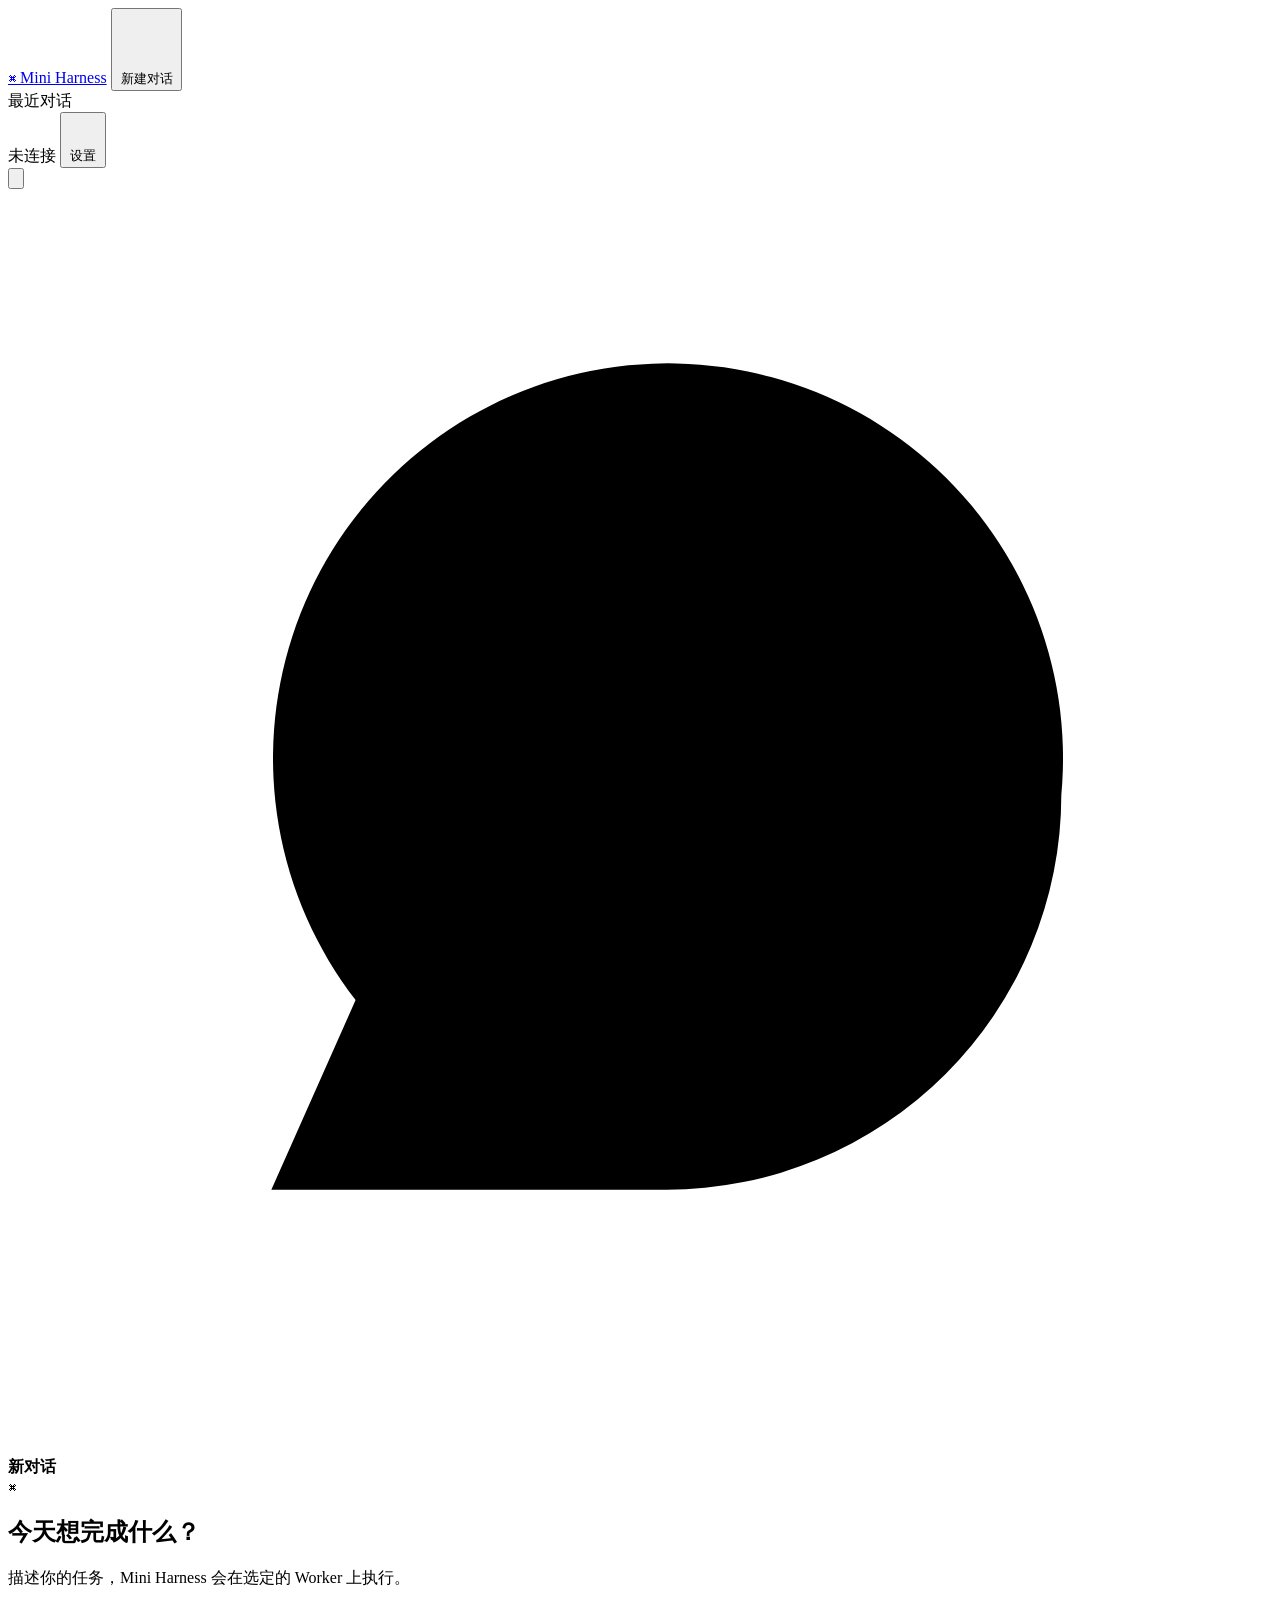
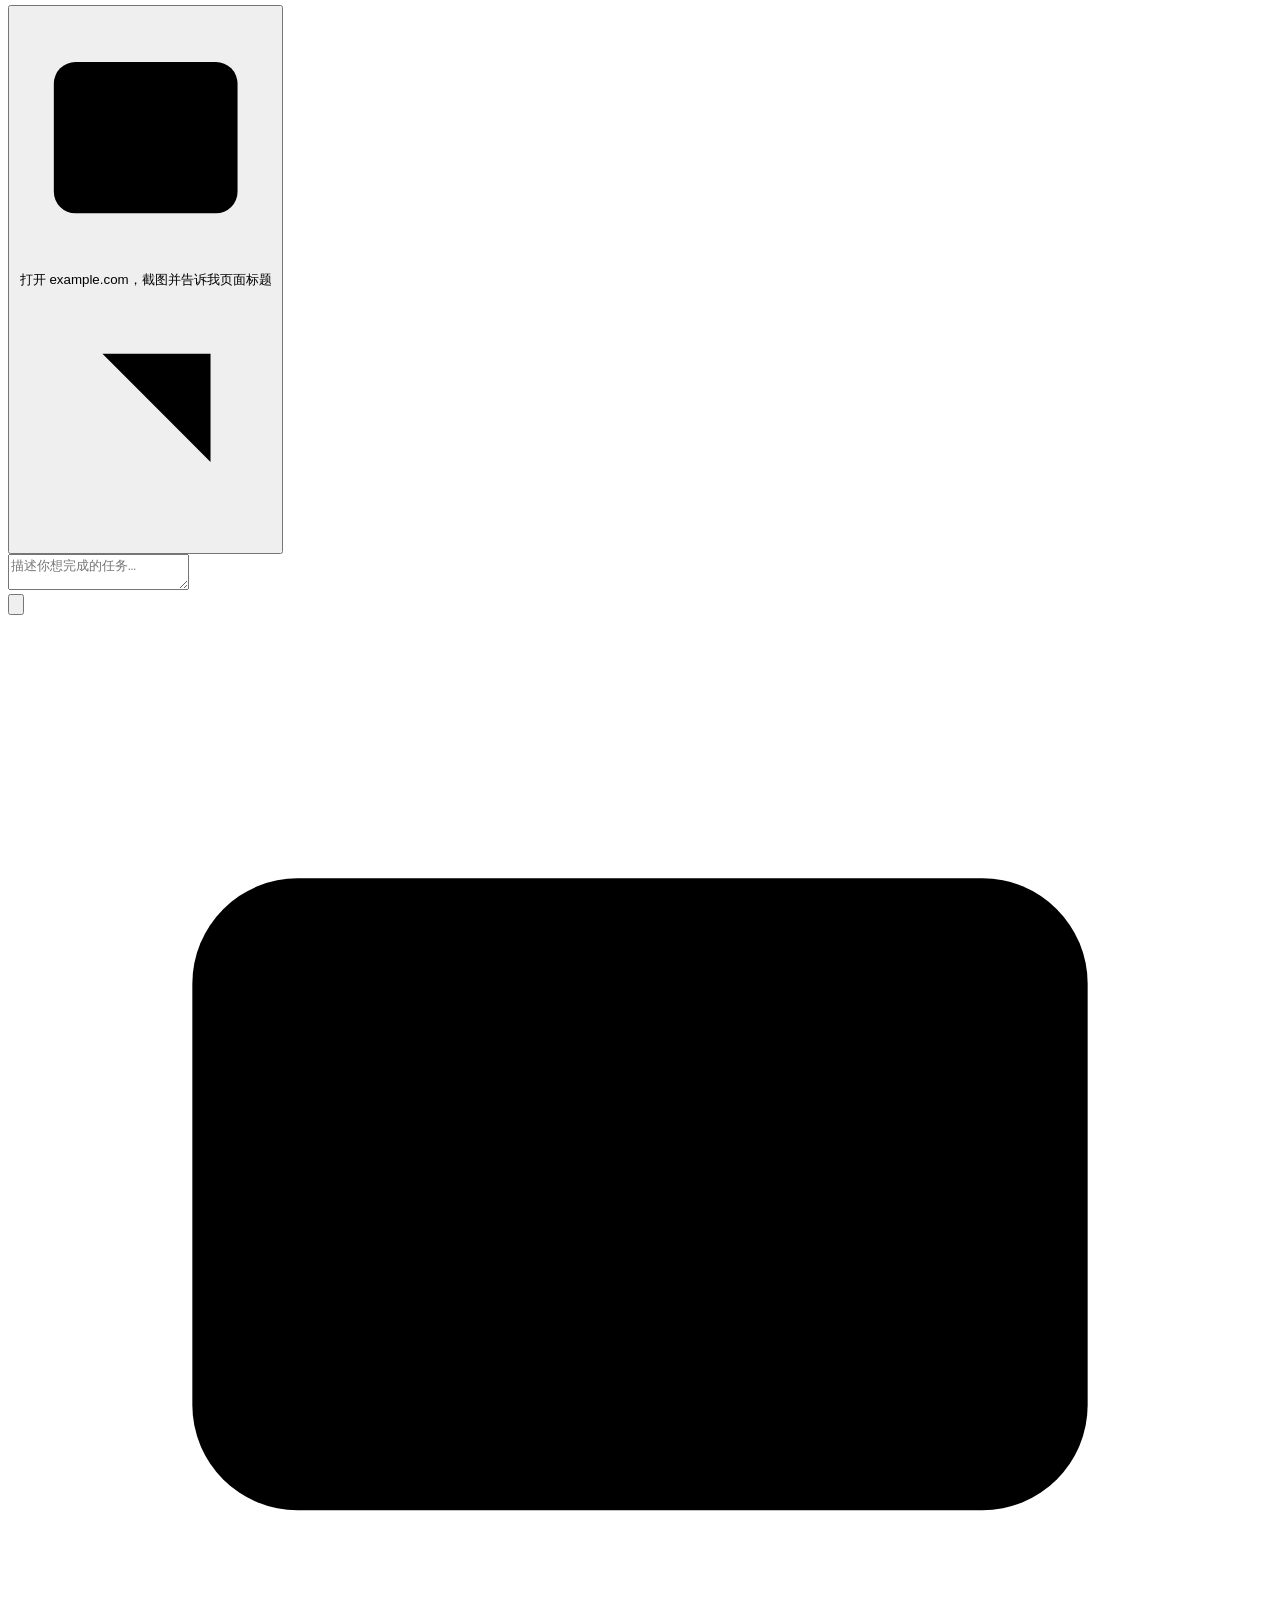
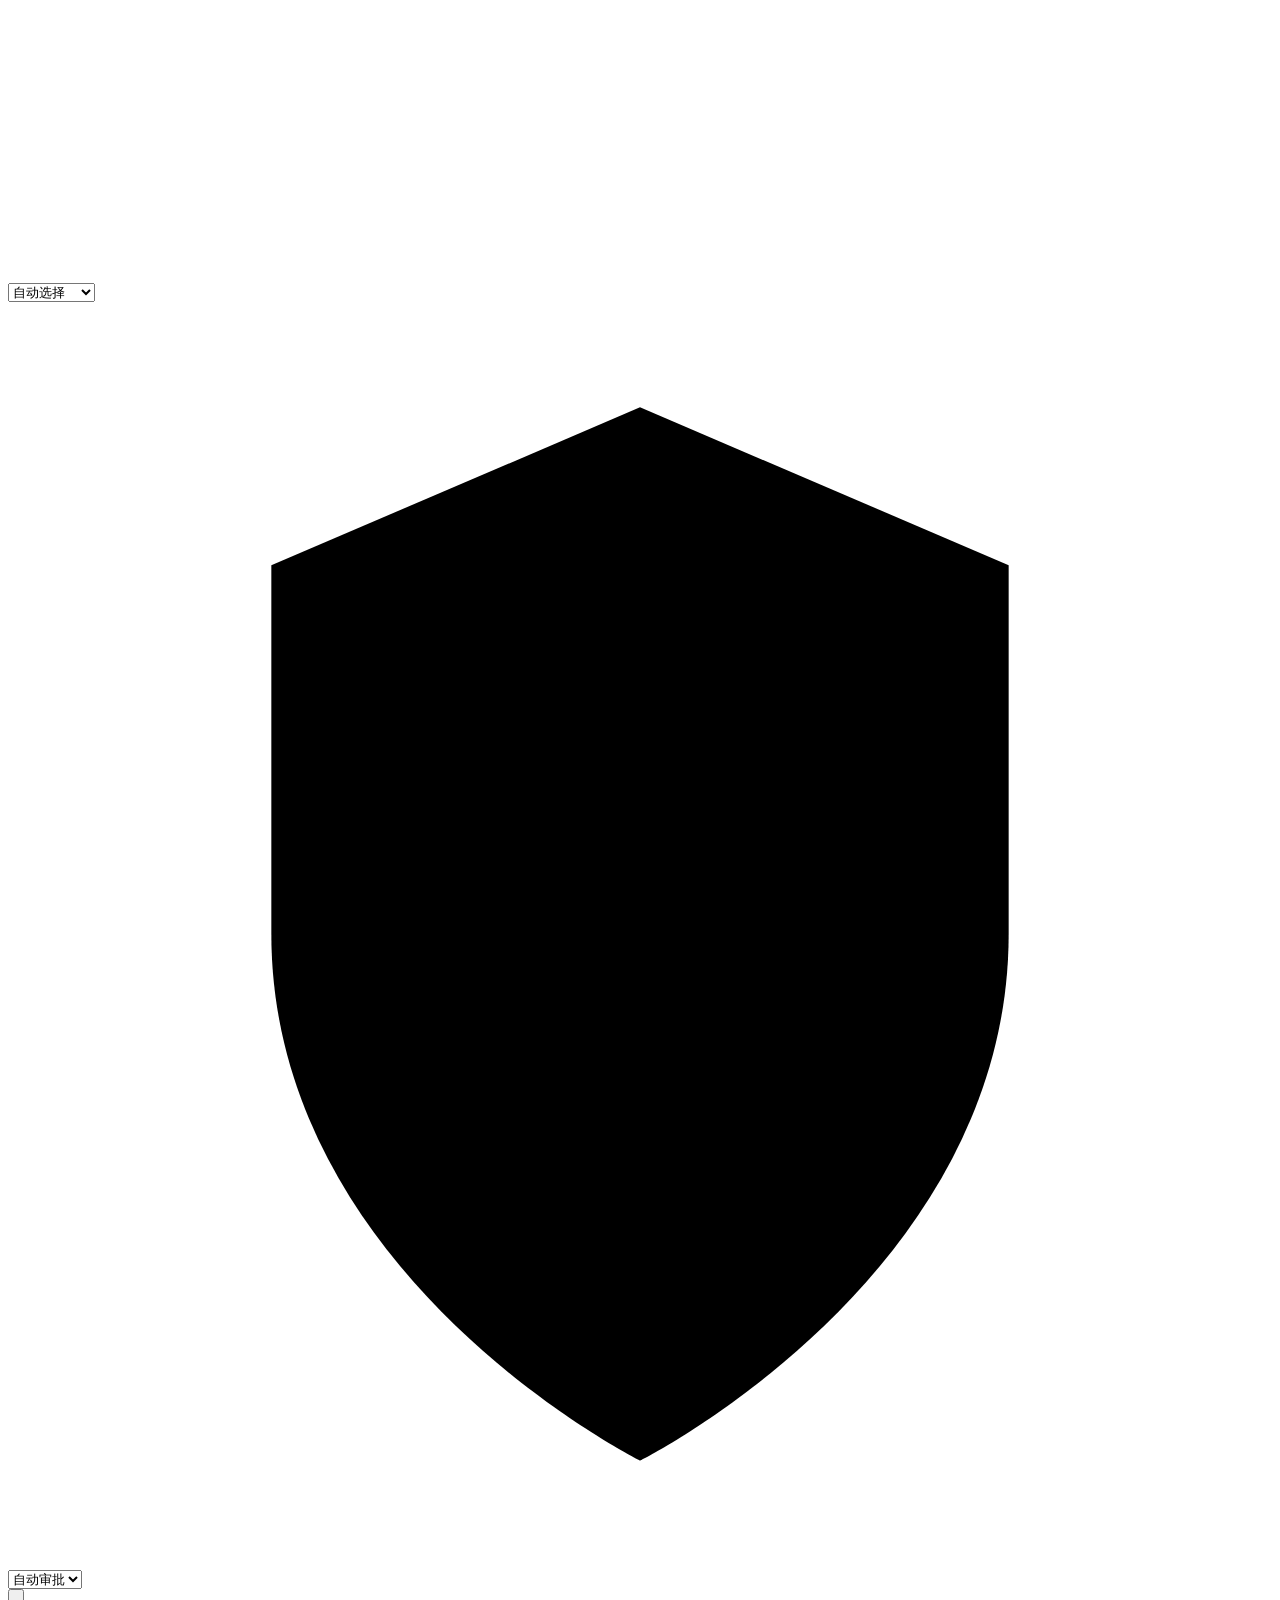
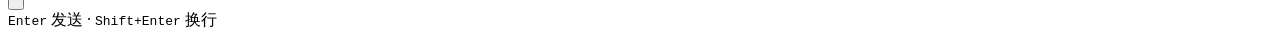
==== commit 37f8e597: "Add AI model support and improve harness workflows" ====
--- a/harness/api/web/index.html
+++ b/harness/api/web/index.html
@@ -24,7 +24,7 @@
       <span id="connection"><i></i> 未连接</span>
       <button id="settings" type="button">
         <svg class="icon" viewBox="0 0 24 24" aria-hidden="true"><path d="M4 6h16M4 12h16M4 18h16"/><path d="M9 4v4m6 2v4m-6 2v4"/></svg>
-        模型设置
+        设置
       </button>
     </footer>
   </aside>
@@ -154,13 +154,15 @@
     </div>
   </aside>
   <dialog id="model-dialog" aria-labelledby="model-dialog-title">
-    <h2 id="model-dialog-title">模型设置</h2>
+    <h2 id="model-dialog-title">设置</h2>
     <div id="provider-list-view">
+      <h3>模型供应商</h3>
       <p class="provider-intro">保存多个模型供应商，随时切换当前使用的配置。</p>
       <p class="provider-intro">启用、修改或删除当前配置会影响进行中任务的后续模型请求。</p>
       <div id="provider-list" aria-live="polite"></div>
       <div class="dialog-actions">
         <button id="close-settings" type="button">关闭</button>
+        <button id="open-capabilities" type="button">能力设置</button>
         <button id="add-provider" class="primary" type="button">添加供应商</button>
       </div>
     </div>
@@ -181,6 +183,26 @@
         <button class="primary" type="submit">保存</button>
       </div>
     </form>
+    <form id="capabilities-form" hidden>
+      <h3>能力设置</h3>
+      <p class="capability-intro">Bash 始终可用。能力设置仅影响之后启动的任务。</p>
+      <label class="capability-option" for="capability-view">
+        <span><strong>文件预览</strong><small>通过 harness view 查看文件和图像预览。</small></span>
+        <input id="capability-view" type="checkbox" role="switch">
+      </label>
+      <label class="capability-option" for="capability-register">
+        <span><strong>交付文件</strong><small>通过 harness register 将文件提供给用户下载。</small></span>
+        <input id="capability-register" type="checkbox" role="switch">
+      </label>
+      <label class="capability-option" for="capability-computer-use">
+        <span><strong>界面操作</strong><small>通过 harness computer 观察和操作浏览器或桌面。</small></span>
+        <input id="capability-computer-use" type="checkbox" role="switch">
+      </label>
+      <div class="dialog-actions">
+        <button id="cancel-capabilities" type="button">返回</button>
+        <button class="primary" type="submit">保存</button>
+      </div>
+    </form>
     <p id="model-error" role="alert" hidden></p>
   </dialog>
 </body>
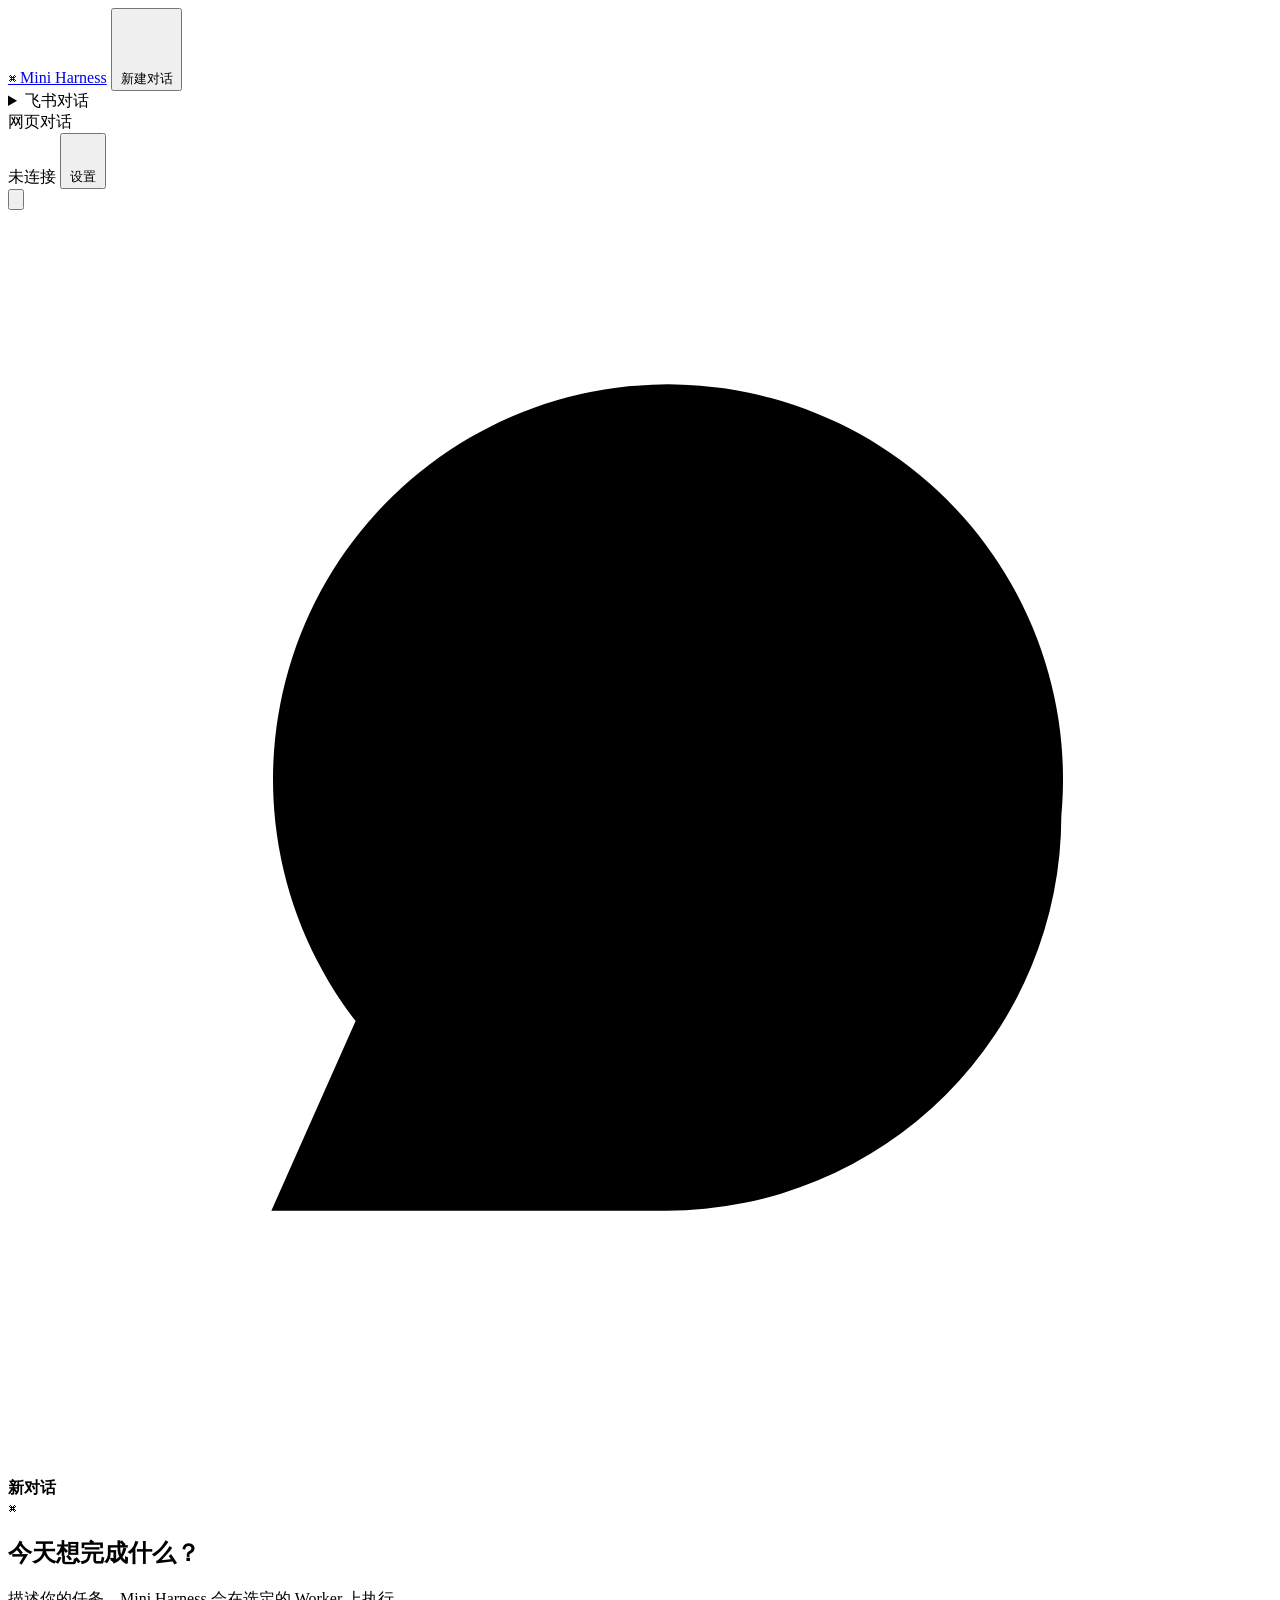
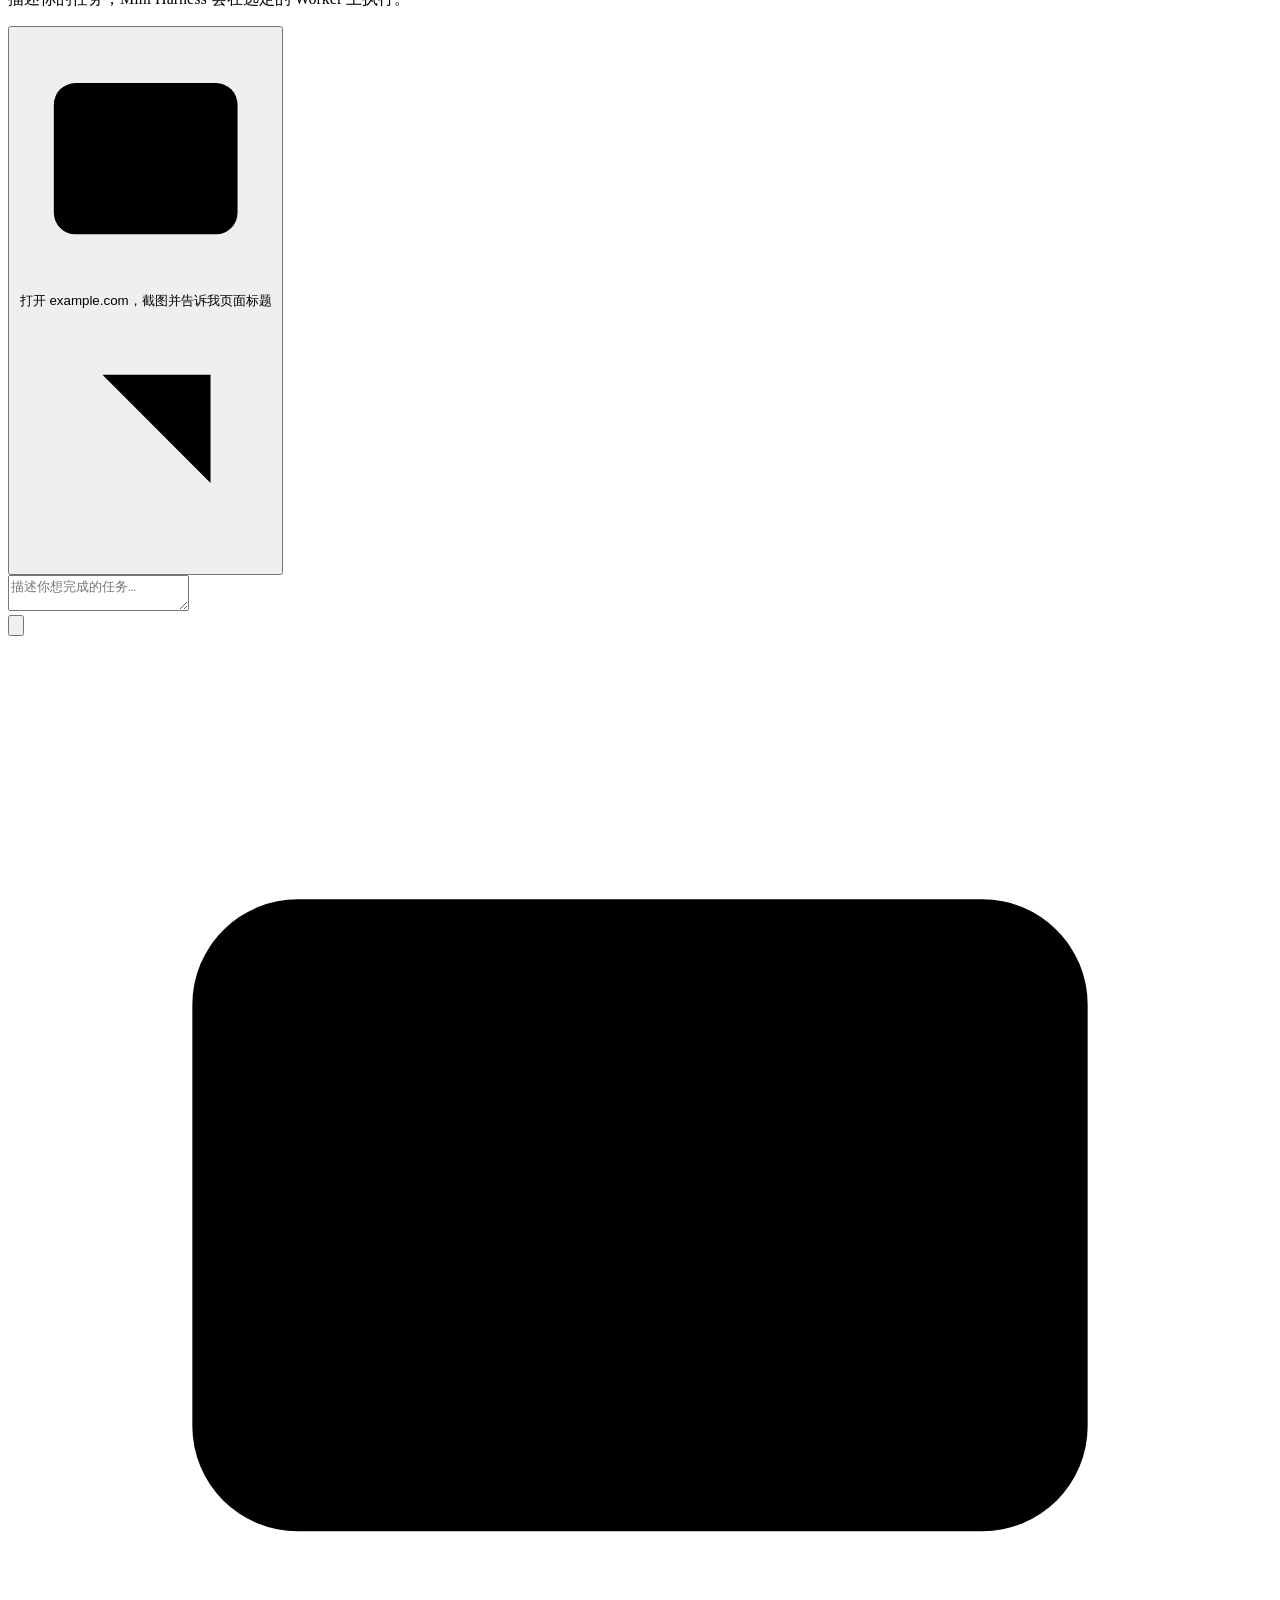
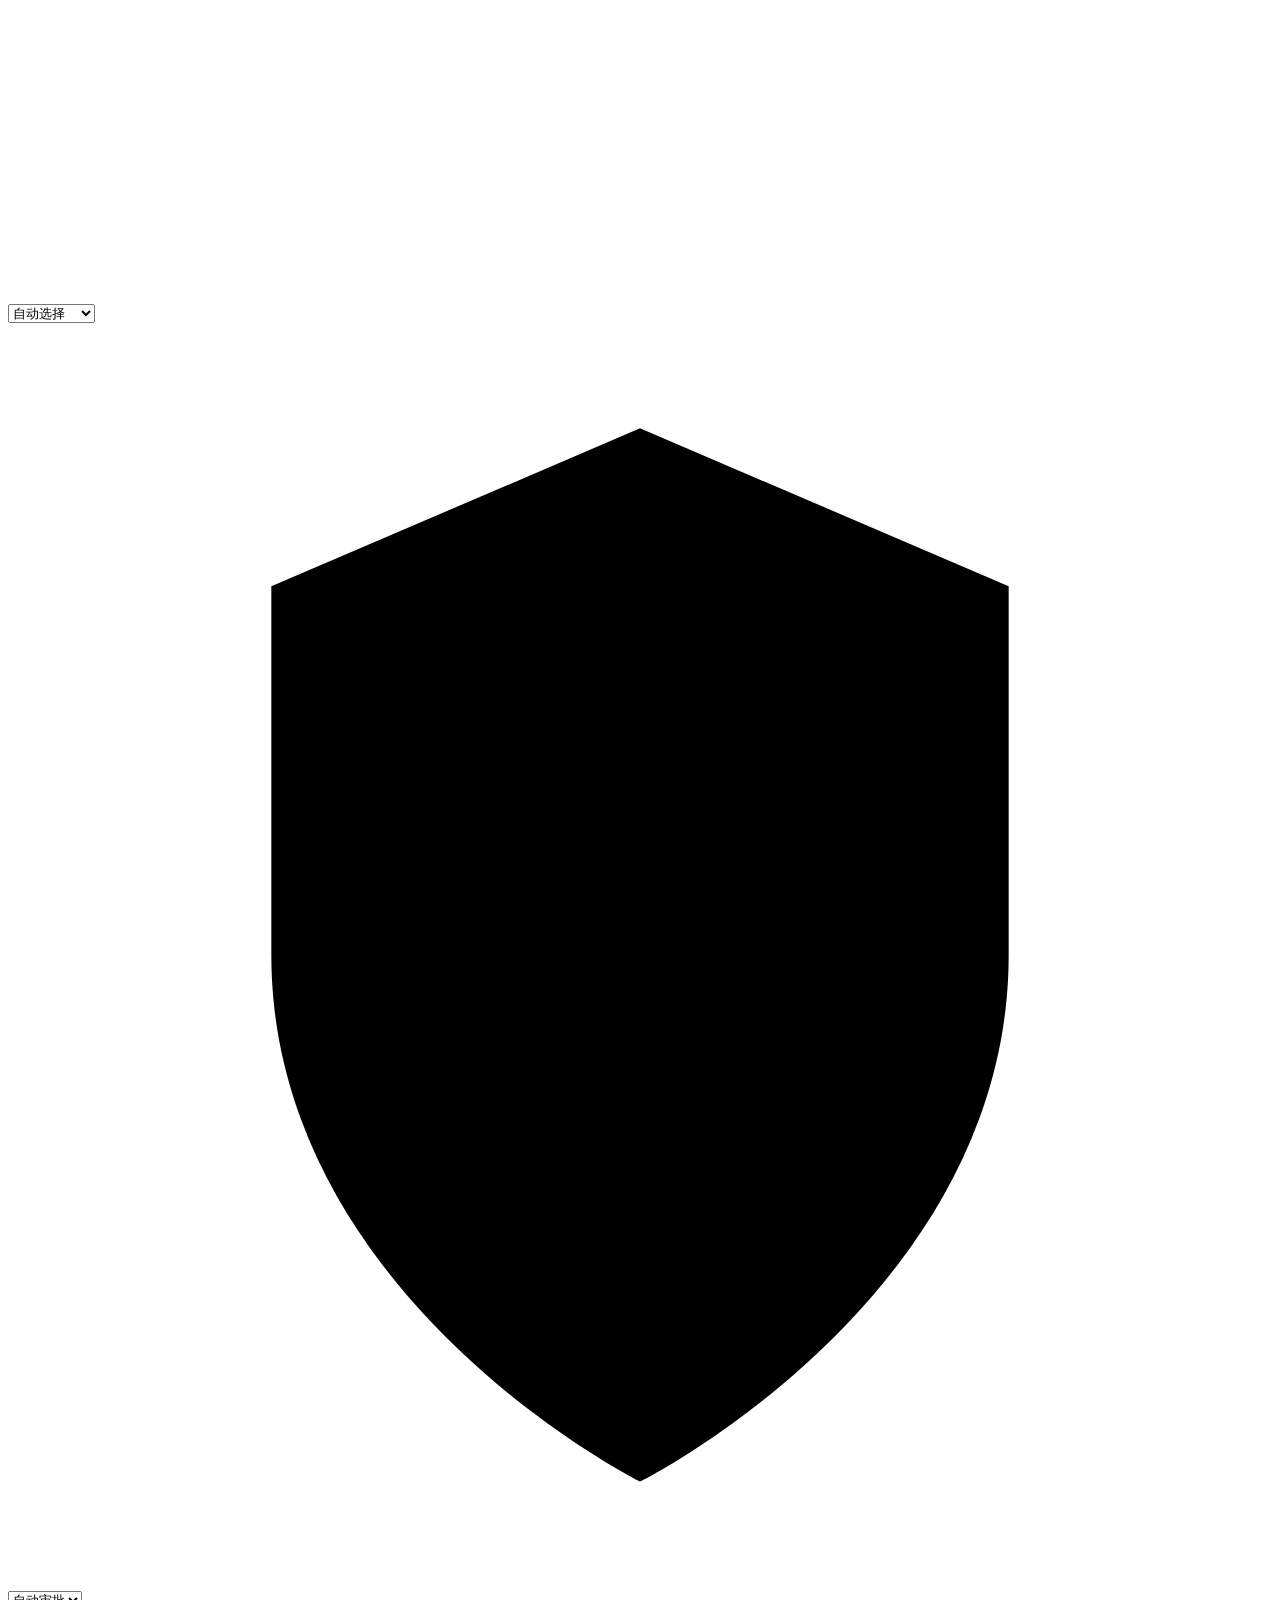
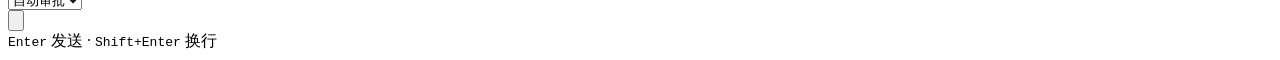
==== commit 3dddf7d0: "feat: enhance Feishu integration with progress tracking and command safety checks - Added `feishu_pr" ====
--- a/harness/api/web/index.html
+++ b/harness/api/web/index.html
@@ -6,6 +6,7 @@
   <title>Mini Harness</title>
   <link rel="stylesheet" href="/ui/style.css">
   <link rel="stylesheet" href="/ui/markdown.css">
+  <link rel="stylesheet" href="/ui/settings.css">
   <script src="/ui/marked.umd.js" defer></script>
   <script src="/ui/purify.min.js" defer></script>
   <script src="/ui/markdown.js" defer></script>
@@ -18,8 +19,14 @@
       <svg class="icon" viewBox="0 0 24 24" aria-hidden="true"><path d="M12 5v14M5 12h14"/></svg>
       新建对话
     </button>
-    <div class="history-label" id="history-label">最近对话</div>
-    <nav id="history" aria-labelledby="history-label"></nav>
+    <nav id="history" aria-label="对话渠道">
+      <details id="feishu-history-group">
+        <summary class="history-label" id="feishu-history-label">飞书对话</summary>
+        <div id="feishu-history" class="channel-history" role="group" aria-labelledby="feishu-history-label"></div>
+      </details>
+      <div class="history-label" id="history-label">网页对话</div>
+      <div id="web-history" class="channel-history" role="group" aria-labelledby="history-label"></div>
+    </nav>
     <footer class="sidebar-footer">
       <span id="connection"><i></i> 未连接</span>
       <button id="settings" type="button">
@@ -153,57 +160,126 @@
       <div id="file-preview" aria-live="polite"></div>
     </div>
   </aside>
-  <dialog id="model-dialog" aria-labelledby="model-dialog-title">
-    <h2 id="model-dialog-title">设置</h2>
-    <div id="provider-list-view">
-      <h3>模型供应商</h3>
-      <p class="provider-intro">保存多个模型供应商，随时切换当前使用的配置。</p>
-      <p class="provider-intro">启用、修改或删除当前配置会影响进行中任务的后续模型请求。</p>
-      <div id="provider-list" aria-live="polite"></div>
-      <div class="dialog-actions">
-        <button id="close-settings" type="button">关闭</button>
-        <button id="open-capabilities" type="button">能力设置</button>
-        <button id="add-provider" class="primary" type="button">添加供应商</button>
-      </div>
-    </div>
-    <form id="model-form" hidden>
-      <h3 id="provider-form-title">添加供应商</h3>
-      <label for="provider-name">供应商名称</label>
-      <input id="provider-name" required maxlength="256" placeholder="例如 OpenAI、公司内部服务">
-      <label for="base-url">Base URL</label>
-      <input id="base-url" type="url" required maxlength="2048" placeholder="https://api.example.com/v1">
-      <label for="api-key">API Key</label>
-      <input id="api-key" type="password" autocomplete="off" maxlength="8192" aria-describedby="key-hint">
-      <p id="key-hint"></p>
-      <label id="clear-key-label" hidden><input id="clear-key" type="checkbox"> 清除已保存的 API Key</label>
-      <label for="model-name">模型名</label>
-      <input id="model-name" required maxlength="256" placeholder="模型 ID">
-      <div class="dialog-actions">
-        <button id="cancel-provider" type="button">返回</button>
-        <button class="primary" type="submit">保存</button>
-      </div>
-    </form>
-    <form id="capabilities-form" hidden>
-      <h3>能力设置</h3>
-      <p class="capability-intro">Bash 始终可用。能力设置仅影响之后启动的任务。</p>
-      <label class="capability-option" for="capability-view">
-        <span><strong>文件预览</strong><small>通过 harness view 查看文件和图像预览。</small></span>
-        <input id="capability-view" type="checkbox" role="switch">
-      </label>
-      <label class="capability-option" for="capability-register">
-        <span><strong>交付文件</strong><small>通过 harness register 将文件提供给用户下载。</small></span>
-        <input id="capability-register" type="checkbox" role="switch">
-      </label>
-      <label class="capability-option" for="capability-computer-use">
-        <span><strong>界面操作</strong><small>通过 harness computer 观察和操作浏览器或桌面。</small></span>
-        <input id="capability-computer-use" type="checkbox" role="switch">
-      </label>
-      <div class="dialog-actions">
-        <button id="cancel-capabilities" type="button">返回</button>
-        <button class="primary" type="submit">保存</button>
-      </div>
-    </form>
-    <p id="model-error" role="alert" hidden></p>
+  <dialog id="model-dialog" class="settings-dialog" aria-labelledby="model-dialog-title">
+    <header class="settings-header">
+      <div><p class="settings-eyebrow">偏好设置</p><h2 id="model-dialog-title">设置</h2></div>
+      <button id="close-settings" class="settings-close" type="button" aria-label="关闭设置" title="关闭设置">
+        <svg class="icon" viewBox="0 0 24 24" aria-hidden="true"><path d="m6 6 12 12M18 6 6 18"/></svg>
+      </button>
+    </header>
+    <div class="settings-layout">
+      <nav class="settings-nav" role="tablist" aria-label="设置分类">
+        <button id="tab-providers" class="settings-tab" type="button" role="tab" aria-selected="true" aria-controls="panel-providers">
+          <span class="settings-tab-icon" aria-hidden="true"><svg class="icon" viewBox="0 0 24 24"><rect x="3" y="4" width="18" height="7" rx="2"/><rect x="3" y="13" width="18" height="7" rx="2"/><path d="M7 7.5h.01M7 16.5h.01M11 7.5h6M11 16.5h6"/></svg></span><span>模型供应商<small>连接与模型</small></span>
+        </button>
+        <button id="tab-capabilities" class="settings-tab" type="button" role="tab" aria-selected="false" aria-controls="panel-capabilities" tabindex="-1">
+          <span class="settings-tab-icon" aria-hidden="true"><svg class="icon" viewBox="0 0 24 24"><path d="M4 7h16M4 17h16M8 4v6m8 4v6"/></svg></span><span>任务能力<small>工具与操作</small></span>
+        </button>
+        <button id="tab-memory" class="settings-tab" type="button" role="tab" aria-selected="false" aria-controls="panel-memory" tabindex="-1">
+          <span class="settings-tab-icon" aria-hidden="true"><svg class="icon" viewBox="0 0 24 24"><path d="M12 20V4m0 2a3 3 0 0 0-5-1 3 3 0 0 0-2 5 3.5 3.5 0 0 0 1 6 3 3 0 0 0 6 2m0-12a3 3 0 0 1 5-1 3 3 0 0 1 2 5 3.5 3.5 0 0 1-1 6 3 3 0 0 1-6 2"/></svg></span><span>记忆<small>记忆与个性化</small></span>
+        </button>
+        <button id="tab-feishu" class="settings-tab" type="button" role="tab" aria-selected="false" aria-controls="panel-feishu" tabindex="-1">
+          <span class="settings-tab-icon" aria-hidden="true"><svg class="icon" viewBox="0 0 24 24"><path d="M20 11.5a7.5 7.5 0 0 1-7.5 7.5H5l1.7-3.4A7.5 7.5 0 1 1 20 11.5Z"/><path d="M9 11.5h7"/></svg></span><span>飞书 IM<small>机器人连接</small></span>
+        </button>
+      </nav>
+      <div class="settings-content">
+        <section id="panel-providers" class="settings-panel" role="tabpanel" aria-labelledby="tab-providers">
+          <div id="provider-list-view">
+            <div class="settings-panel-header"><div><h3 class="settings-panel-heading">模型供应商</h3><p class="settings-panel-description">管理模型连接，选择任务使用的供应商。</p></div><button id="add-provider" class="primary" type="button">添加供应商</button></div>
+            <p class="settings-note">启用、修改或删除当前配置会影响进行中任务的后续模型请求。</p>
+            <div id="provider-list" aria-live="polite"></div>
+          </div>
+          <form id="model-form" hidden>
+            <div class="settings-panel-header"><div><h3 id="provider-form-title" class="settings-panel-heading">添加供应商</h3><p class="settings-panel-description">填写模型服务的连接信息。</p></div></div>
+            <label for="provider-name">供应商名称</label>
+            <input id="provider-name" required maxlength="256" placeholder="例如 OpenAI、公司内部服务">
+            <label for="base-url">Base URL</label>
+            <input id="base-url" type="url" required maxlength="2048" placeholder="https://api.example.com/v1">
+            <label for="api-key">API Key</label>
+            <input id="api-key" type="password" autocomplete="off" maxlength="8192" aria-describedby="key-hint">
+            <p id="key-hint"></p>
+            <label id="clear-key-label" hidden><input id="clear-key" type="checkbox"> 清除已保存的 API Key</label>
+            <label for="model-name">模型名</label>
+            <input id="model-name" required maxlength="256" placeholder="模型 ID">
+            <div class="dialog-actions settings-panel-actions"><button id="cancel-provider" type="button">返回</button><button class="primary" type="submit">保存</button></div>
+          </form>
+        </section>
+        <section id="panel-capabilities" class="settings-panel" role="tabpanel" aria-labelledby="tab-capabilities" hidden>
+          <form id="capabilities-form">
+            <div class="settings-panel-header"><div><h3 class="settings-panel-heading">任务能力</h3><p class="settings-panel-description">选择任务可以使用的工具和操作。</p></div></div>
+            <p class="settings-note">Bash 始终可用。修改仅影响之后启动的任务。</p>
+            <label class="capability-option" for="capability-view"><span><strong>文件预览</strong><small>查看文件和图像预览。</small></span><input id="capability-view" type="checkbox" role="switch"></label>
+            <label class="capability-option" for="capability-register"><span><strong>交付文件</strong><small>将任务生成的文件提供给用户下载。</small></span><input id="capability-register" type="checkbox" role="switch"></label>
+            <label class="capability-option" for="capability-computer-use"><span><strong>界面操作</strong><small>观察和操作浏览器或桌面。</small></span><input id="capability-computer-use" type="checkbox" role="switch"></label>
+            <div class="dialog-actions settings-panel-actions"><button class="primary" type="submit">保存更改</button></div>
+          </form>
+        </section>
+        <section id="panel-memory" class="settings-panel" role="tabpanel" aria-labelledby="tab-memory" hidden>
+          <form id="memory-settings-form">
+            <div class="settings-panel-header"><div><h3 class="settings-panel-heading">记忆</h3><p class="settings-panel-description">管理记忆功能及其使用范围。</p></div></div>
+            <p class="settings-note">关闭记忆后，已保存的记忆仍会保留。</p>
+            <label class="capability-option" for="memory-enabled"><span><strong>启用记忆</strong><small>在任务中使用和管理保存的记忆。</small></span><input id="memory-enabled" type="checkbox" role="switch"></label>
+            <label class="capability-option" for="memory-automatic"><span><strong>自动提取记忆</strong><small>任务完成后，从用户输入中提取有长期价值的信息。</small></span><input id="memory-automatic" type="checkbox" role="switch"></label>
+            <label class="capability-option" for="memory-personal"><span><strong>个人跨会话记忆</strong><small>允许此实例的不同会话使用共同的个人记忆。</small></span><input id="memory-personal" type="checkbox" role="switch"></label>
+            <div class="dialog-actions settings-panel-actions"><button class="primary" type="submit">保存更改</button></div>
+          </form>
+        </section>
+        <section id="panel-feishu" class="settings-panel" role="tabpanel" aria-labelledby="tab-feishu" hidden>
+          <div class="settings-panel-header">
+            <div><h3 class="settings-panel-heading">飞书 IM</h3><p class="settings-panel-description">在飞书里提交任务并接收进度和结果。</p></div>
+            <span id="feishu-status" class="feishu-status" role="status" hidden></span>
+          </div>
+          <p id="feishu-error" class="feishu-error" role="status" hidden></p>
+          <section class="feishu-scan" aria-labelledby="feishu-scan-heading">
+            <div class="feishu-scan-header">
+              <div class="feishu-scan-icon" aria-hidden="true">
+                <svg class="icon" viewBox="0 0 24 24"><path d="M8 4H5a1 1 0 0 0-1 1v3m12-4h3a1 1 0 0 1 1 1v3M4 16v3a1 1 0 0 0 1 1h3m8 0h3a1 1 0 0 0 1-1v-3M7 12h10"/></svg>
+              </div>
+              <div>
+                <h4 id="feishu-scan-heading">扫码连接机器人</h4>
+                <p>用飞书扫一扫。授权后，扫码账号即可与机器人单聊。</p>
+                <div class="feishu-scan-actions">
+                  <button id="feishu-scan-start" class="primary" type="button" disabled>生成二维码</button>
+                  <button id="feishu-scan-cancel" type="button" hidden>取消扫码</button>
+                </div>
+              </div>
+            </div>
+            <div id="feishu-scan-result" class="feishu-scan-result" hidden>
+              <img id="feishu-scan-code" width="176" height="176" alt="用飞书扫一扫的配置二维码" hidden>
+              <div>
+                <p id="feishu-scan-status" role="status"></p>
+                <a id="feishu-scan-link" target="_blank" rel="noopener noreferrer" hidden>打开飞书授权页</a>
+              </div>
+            </div>
+          </section>
+          <div class="feishu-policy">
+            <svg class="icon" viewBox="0 0 24 24" aria-hidden="true"><path d="m12 3 7 3v5c0 4.6-2.8 7.6-7 10-4.2-2.4-7-5.4-7-10V6l7-3Z"/><path d="m9 12 2 2 4-4"/></svg>
+            <p>常规操作自动通过，高风险操作会发送飞书审批卡片。</p>
+          </div>
+          <form id="feishu-settings-form">
+            <details>
+              <summary>管理已有机器人</summary>
+              <div class="feishu-manual-fields">
+                <p class="settings-note">在飞书企业自建应用中启用机器人。保存配置并连接后，在飞书后台启用长连接，订阅接收消息 <code>im.message.receive_v1</code> 和卡片回传 <code>card.action.trigger</code>。开通单聊消息读取、应用身份发消息和发送、删除消息表情回复权限后发布应用。 <a href="https://open.feishu.cn/document/ukTMukTMukTM/uYDNxYjL2QTM24iN0EjN/event-subscription-configure-" target="_blank" rel="noopener noreferrer">长连接配置指南</a></p>
+                <label class="capability-option" for="feishu-enabled"><span><strong>启用飞书连接</strong><small>允许名单内的用户可以与机器人单聊。</small></span><input id="feishu-enabled" type="checkbox" role="switch"></label>
+                <label for="feishu-app-id">App ID</label>
+                <input id="feishu-app-id" maxlength="128" pattern="cli_[A-Za-z0-9_]+" placeholder="cli_…" spellcheck="false">
+                <label for="feishu-app-secret">App Secret</label>
+                <input id="feishu-app-secret" type="password" autocomplete="new-password" maxlength="512" aria-describedby="feishu-secret-hint">
+                <p id="feishu-secret-hint" class="settings-field-hint"></p>
+                <label id="feishu-clear-secret-label" class="feishu-clear-secret" hidden><input id="feishu-clear-secret" type="checkbox"> 清除已保存的 App Secret</label>
+                <label for="feishu-open-ids">允许接入的用户 Open ID</label>
+                <textarea id="feishu-open-ids" rows="3" placeholder="ou_…" spellcheck="false" aria-describedby="feishu-open-ids-hint"></textarea>
+                <p id="feishu-open-ids-hint" class="settings-field-hint">每行一个，启用时至少填一位用户。在飞书 API 调试台选用当前应用并<a href="https://open.feishu.cn/document/home/user-identity-introduction/open-id" target="_blank" rel="noopener noreferrer">获取用户 Open ID</a>。</p>
+                <div class="dialog-actions settings-panel-actions"><button class="primary" type="submit">保存更改</button></div>
+              </div>
+            </details>
+          </form>
+        </section>
+        <p id="model-error" role="alert" hidden></p>
+        <p id="settings-status" role="status" aria-live="polite" hidden></p>
+      </div>
+    </div>
   </dialog>
 </body>
 </html>
